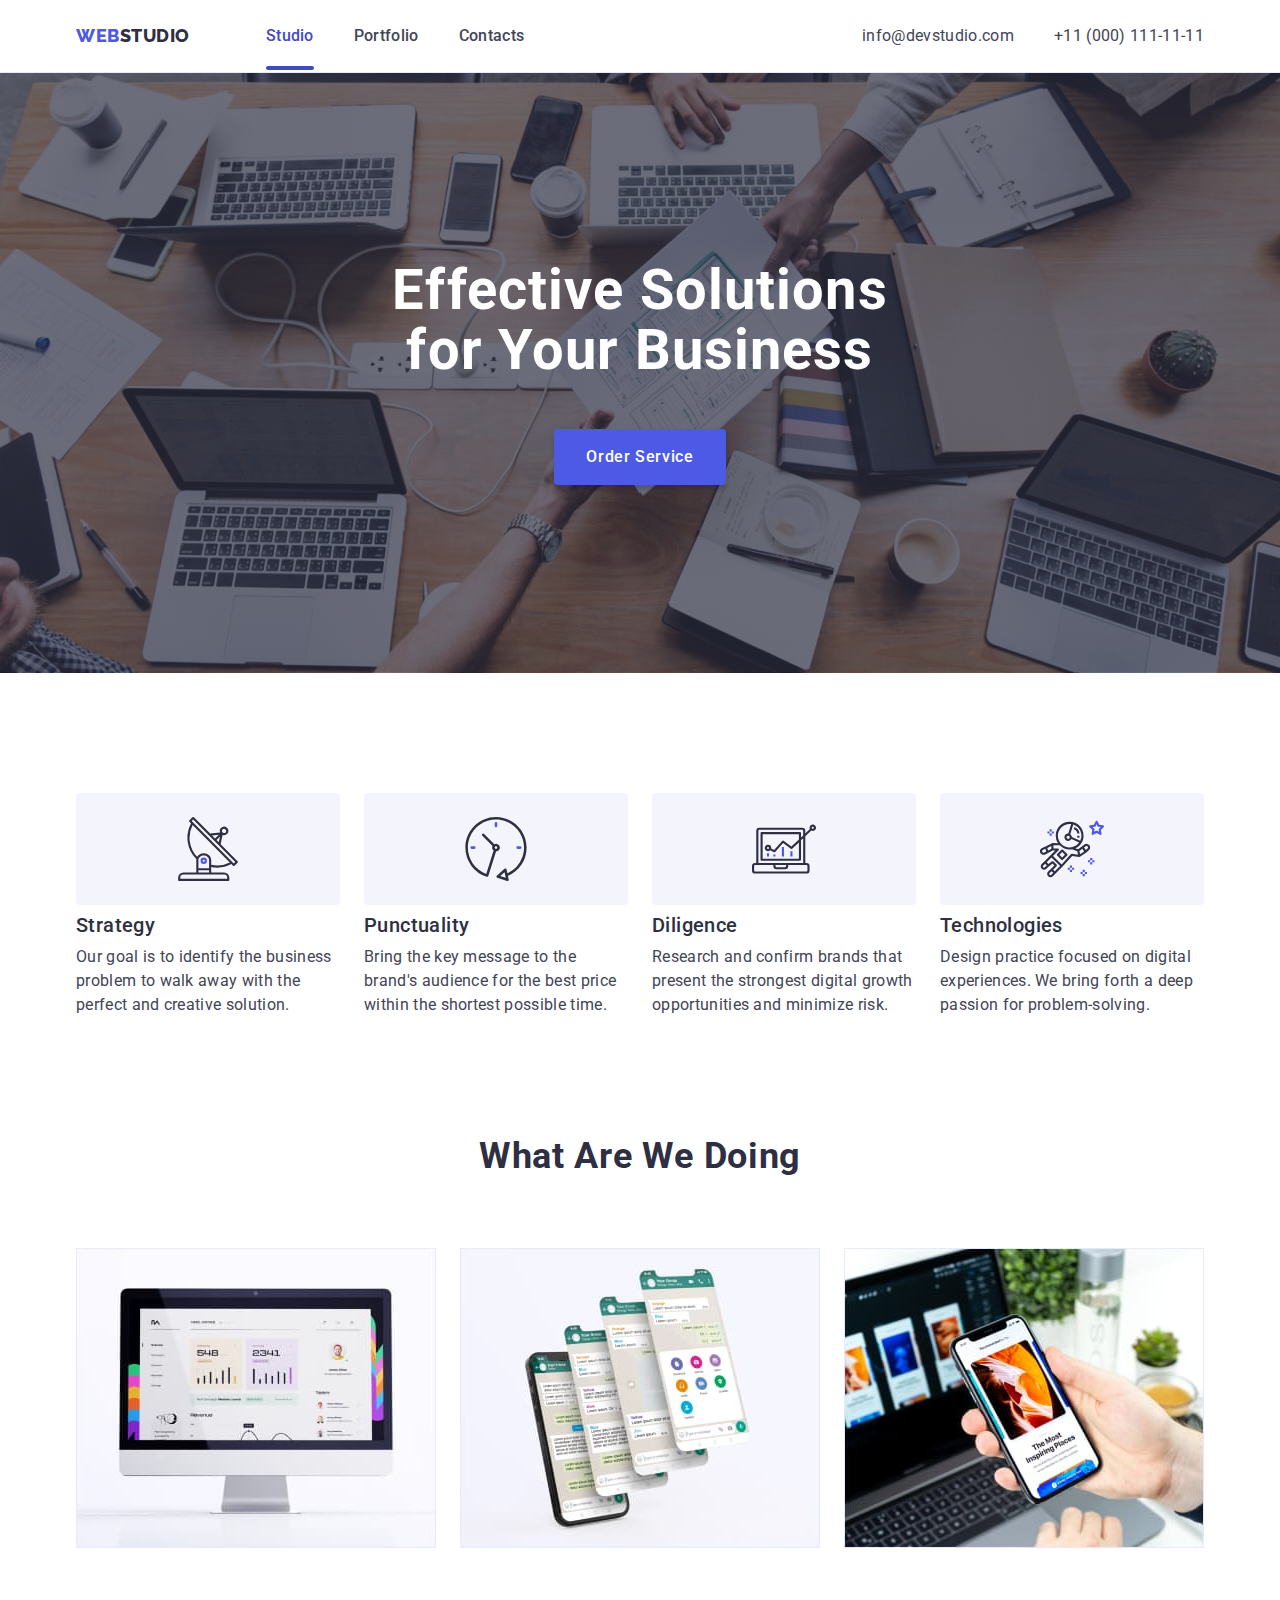
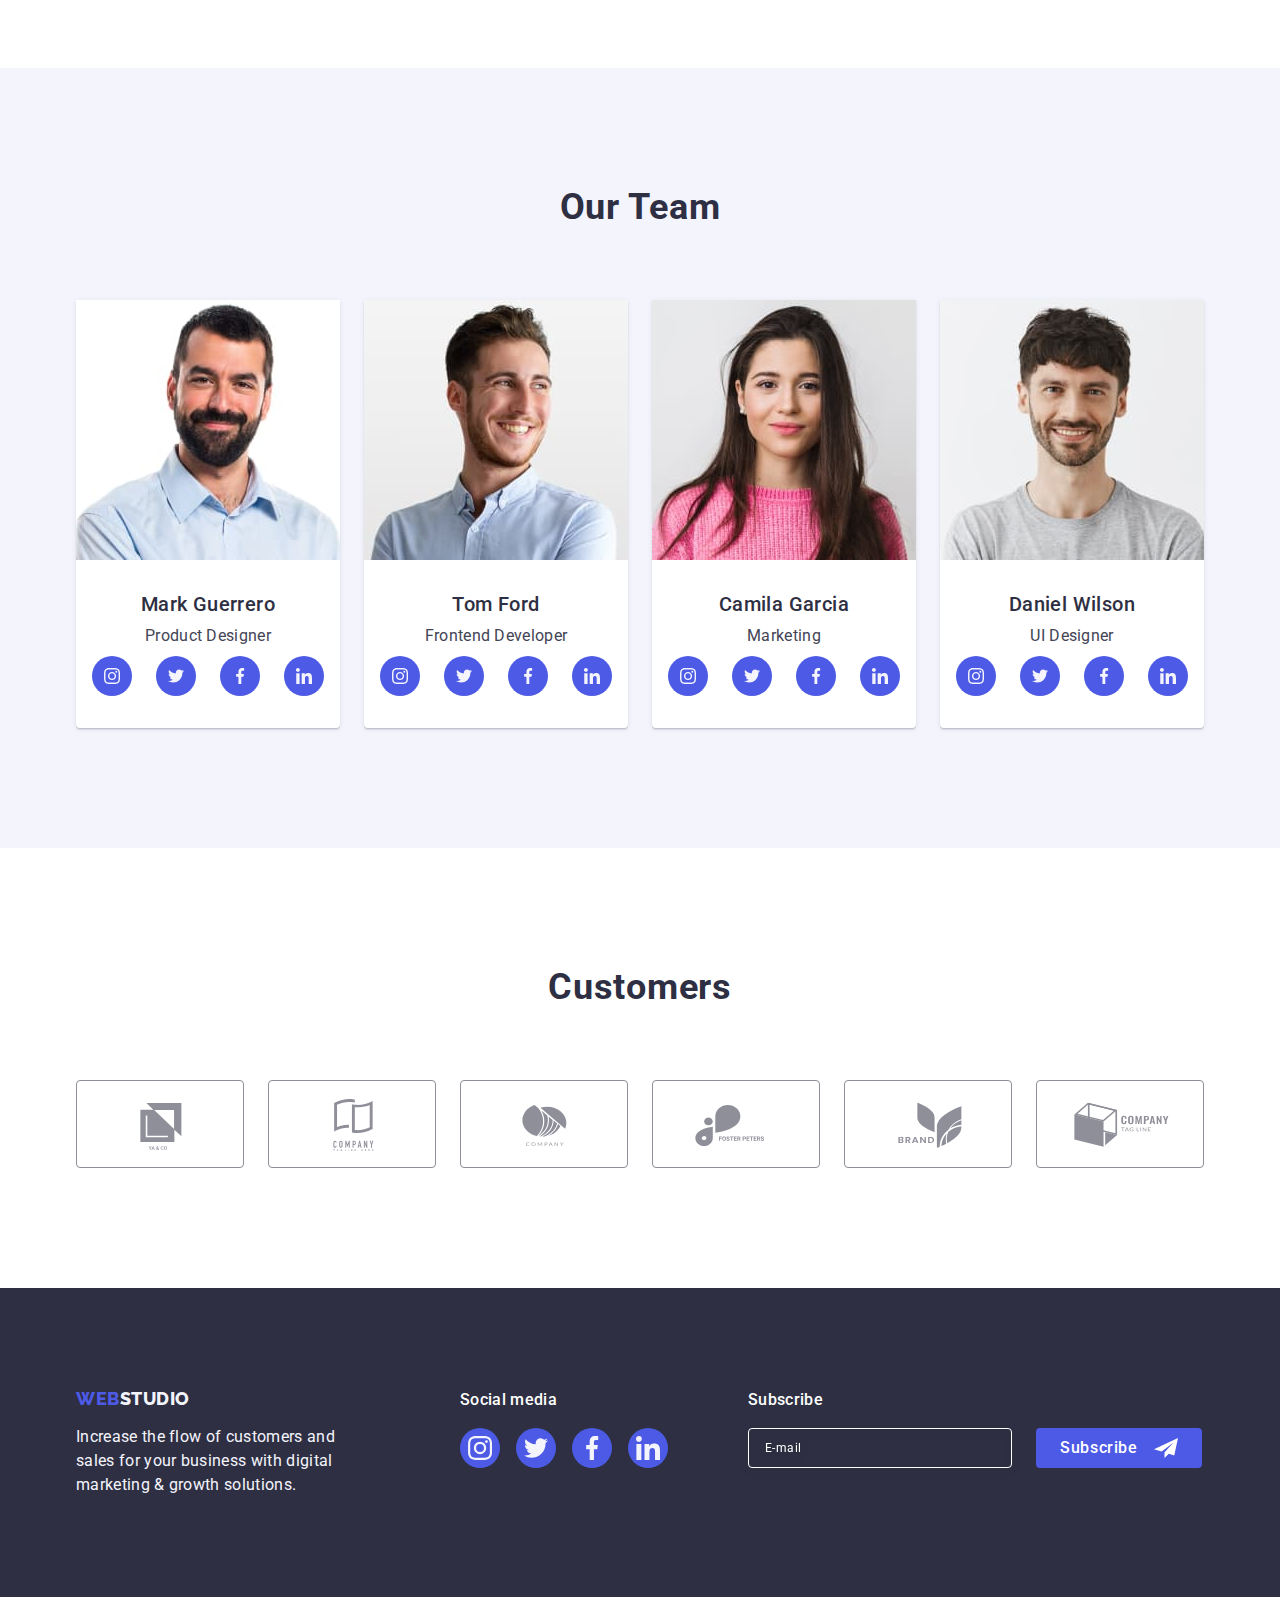
==== index.html @ 871ca6c4 "Initial commit" ====
<!DOCTYPE html>
<html lang="en">
  <head>
    <meta charset="UTF-8" />
    <meta http-equiv="X-UA-Compatible" content="IE=edge" />
    <meta name="viewport" content="width=device-width, initial-scale=1.0" />
    <title>WebStudio</title>
    <link rel="preconnect" href="https://fonts.googleapis.com" />
    <link rel="preconnect" href="https://fonts.gstatic.com" crossorigin />
    <link
      href="https://fonts.googleapis.com/css2?family=Raleway:wght@800&family=Roboto:wght@400;500;700;900&display=swap"
      rel="stylesheet"
    />
    <link
      rel="stylesheet"
      href="https://cdn.jsdelivr.net/npm/modern-normalize@1.1.0/modern-normalize.min.css"
    />
    <link rel="stylesheet" href="./css/styles.css" />
  </head>
  <body>
    <!-- HEADER -->
    <header class="main-header">
      <div class="container page-header-container">
        <nav class="main-nav">
          <a class="logo logo-top link" href="./index.html"
            >Web<span class="logo-header">Studio</span></a
          >
          <ul class="menu list">
            <li class="menu-item">
              <a class="menu-link link current" href="./index.html">Studio</a>
            </li>
            <li class="menu-item">
              <a class="menu-link link" href="./portfolio.html">Portfolio</a>
            </li>
            <li class="menu-item">
              <a class="menu-link link" href="">Contacts</a>
            </li>
          </ul>
        </nav>
        <address class="address">
          <ul class="address-item list">
            <li class="contact-item">
              <a class="contact link" href="mailto:info@devstudio.com"
                >info@devstudio.com</a
              >
            </li>
            <li class="contact-item">
              <a class="contact link" href="tel:+110001111111"
                >+11 (000) 111-11-11</a
              >
            </li>
          </ul>
        </address>
      </div>
    </header>
    <main>
      <!-- HERO -->
      <section class="hero">
        <div class="container">
          <h1 class="main-title">Effective Solutions for Your Business</h1>
          <button class="order-btn button" type="button" data-modal-open>
            Order Service
          </button>
        </div>
      </section>
      <!-- FEATURE -->
      <section class="section-feature section">
        <div class="container">
          <h2 class="visually-hidden">Our features</h2>
          <ul class="section-list list">
            <li class="feature-item">
              <div class="feature-item-container">
                <svg class="feature-icon" width="64" height="64">
                  <use href="./images/icons.svg#icon-antenna"></use>
                </svg>
              </div>
              <h3 class="title">Strategy</h3>
              <p class="description">
                Our goal is to identify the business problem to walk away with
                the perfect and creative solution.
              </p>
            </li>
            <li class="feature-item">
              <div class="feature-item-container">
                <svg class="feature-icon" width="64" height="64">
                  <use href="./images/icons.svg#icon-clock"></use>
                </svg>
              </div>
              <h3 class="title">Punctuality</h3>
              <p class="description">
                Bring the key message to the brand's audience for the best price
                within the shortest possible time.
              </p>
            </li>
            <li class="feature-item">
              <div class="feature-item-container">
                <svg class="feature-icon" width="64" height="64">
                  <use href="./images/icons.svg#icon-diagram"></use>
                </svg>
              </div>
              <h3 class="title">Diligence</h3>
              <p class="description">
                Research and confirm brands that present the strongest digital
                growth opportunities and minimize risk.
              </p>
            </li>
            <li class="feature-item">
              <div class="feature-item-container">
                <svg class="feature-icon" width="64" height="64">
                  <use href="./images/icons.svg#icon-astronaut"></use>
                </svg>
              </div>
              <h3 class="title">Technologies</h3>
              <p class="description">
                Design practice focused on digital experiences. We bring forth a
                deep passion for problem-solving.
              </p>
            </li>
          </ul>
        </div>
      </section>
      <!-- EXAMPLES -->
      <section class="section-examples section">
        <div class="container">
          <h2 class="section-title">What are we doing</h2>
          <ul class="section-list list">
            <li class="item-list examples-card">
              <img
                src="./images/img1.jpg"
                alt="website for computer"
                width="360"
                height="300"
              />
            </li>
            <li class="item-list examples-card">
              <img
                src="./images/img2.jpg"
                alt="messengers"
                width="360"
                height="300"
              />
            </li>
            <li class="item-list examples-card">
              <img
                src="./images/img3.jpg"
                alt="apps for phones"
                width="360"
                height="300"
              />
            </li>
          </ul>
        </div>
      </section>
      <!-- TEAM -->
      <section class="section-team section">
        <div class="container">
          <h2 class="section-title">Our Team</h2>
          <ul class="section-list list">
            <li class="item-list team-card">
              <img
                src="./images/mark-guerrero.jpg"
                alt="employee"
                width="264"
                height="260"
              />
              <div class="team-card-content">
                <h3 class="title team-text">Mark Guerrero</h3>
                <p class="description team-text">Product Designer</p>
                <ul class="social-list list">
                  <li class="social-list-item">
                    <a href="" class="social-list-link link">
                      <svg class="social-list-icon" width="16" height="16">
                        <use href="./images/icons.svg#icon-instagram"></use>
                      </svg>
                    </a>
                  </li>
                  <li class="social-list-item">
                    <a href="" class="social-list-link link">
                      <svg class="social-list-icon" width="16" height="16">
                        <use href="./images/icons.svg#icon-twitter"></use>
                      </svg>
                    </a>
                  </li>
                  <li class="social-list-item">
                    <a href="" class="social-list-link link">
                      <svg class="social-list-icon" width="16" height="16">
                        <use href="./images/icons.svg#icon-facebook"></use>
                      </svg>
                    </a>
                  </li>
                  <li class="social-list-item">
                    <a href="" class="social-list-link link">
                      <svg class="social-list-icon" width="16" height="16">
                        <use href="./images/icons.svg#icon-linkedin"></use>
                      </svg>
                    </a>
                  </li>
                </ul>
              </div>
            </li>
            <li class="item-list team-card">
              <img
                src="./images/tom-ford.jpg"
                alt="employee"
                width="264"
                height="260"
              />
              <div class="team-card-content">
                <h3 class="title team-text">Tom Ford</h3>
                <p class="description team-text">Frontend Developer</p>
                <ul class="social-list list">
                  <li class="social-list-item">
                    <a href="" class="social-list-link link">
                      <svg class="social-list-icon" width="16" height="16">
                        <use href="./images/icons.svg#icon-instagram"></use>
                      </svg>
                    </a>
                  </li>
                  <li class="social-list-item">
                    <a href="" class="social-list-link link">
                      <svg class="social-list-icon" width="16" height="16">
                        <use href="./images/icons.svg#icon-twitter"></use>
                      </svg>
                    </a>
                  </li>
                  <li class="social-list-item">
                    <a href="" class="social-list-link link">
                      <svg class="social-list-icon" width="16" height="16">
                        <use href="./images/icons.svg#icon-facebook"></use>
                      </svg>
                    </a>
                  </li>
                  <li class="social-list-item">
                    <a href="" class="social-list-link link">
                      <svg class="social-list-icon" width="16" height="16">
                        <use href="./images/icons.svg#icon-linkedin"></use>
                      </svg>
                    </a>
                  </li>
                </ul>
              </div>
            </li>
            <li class="item-list team-card">
              <img
                src="./images/camila-garcia.jpg"
                alt="employee"
                width="264"
                height="260"
              />
              <div class="team-card-content">
                <h3 class="title team-text">Camila Garcia</h3>
                <p class="description team-text">Marketing</p>
                <ul class="social-list list">
                  <li class="social-list-item">
                    <a href="" class="social-list-link link">
                      <svg class="social-list-icon" width="16" height="16">
                        <use href="./images/icons.svg#icon-instagram"></use>
                      </svg>
                    </a>
                  </li>
                  <li class="social-list-item">
                    <a href="" class="social-list-link link">
                      <svg class="social-list-icon" width="16" height="16">
                        <use href="./images/icons.svg#icon-twitter"></use>
                      </svg>
                    </a>
                  </li>
                  <li class="social-list-item">
                    <a href="" class="social-list-link link">
                      <svg class="social-list-icon" width="16" height="16">
                        <use href="./images/icons.svg#icon-facebook"></use>
                      </svg>
                    </a>
                  </li>
                  <li class="social-list-item">
                    <a href="" class="social-list-link link">
                      <svg class="social-list-icon" width="16" height="16">
                        <use href="./images/icons.svg#icon-linkedin"></use>
                      </svg>
                    </a>
                  </li>
                </ul>
              </div>
            </li>
            <li class="item-list team-card">
              <img
                src="./images/daniel-wilson.jpg"
                alt="employee"
                width="264"
                height="260"
              />
              <div class="team-card-content">
                <h3 class="title team-text">Daniel Wilson</h3>
                <p class="description team-text">UI Designer</p>
                <ul class="social-list list">
                  <li class="social-list-item">
                    <a href="" class="social-list-link link">
                      <svg class="social-list-icon" width="16" height="16">
                        <use href="./images/icons.svg#icon-instagram"></use>
                      </svg>
                    </a>
                  </li>
                  <li class="social-list-item">
                    <a href="" class="social-list-link link">
                      <svg class="social-list-icon" width="16" height="16">
                        <use href="./images/icons.svg#icon-twitter"></use>
                      </svg>
                    </a>
                  </li>
                  <li class="social-list-item">
                    <a href="" class="social-list-link link">
                      <svg class="social-list-icon" width="16" height="16">
                        <use href="./images/icons.svg#icon-facebook"></use>
                      </svg>
                    </a>
                  </li>
                  <li class="social-list-item">
                    <a href="" class="social-list-link link">
                      <svg class="social-list-icon" width="16" height="16">
                        <use href="./images/icons.svg#icon-linkedin"></use>
                      </svg>
                    </a>
                  </li>
                </ul>
              </div>
            </li>
          </ul>
        </div>
      </section>
      <!-- CUSTOMERS -->
      <section class="section-customers section">
        <div class="container">
          <h2 class="section-title">Customers</h2>
          <ul class="section-list list">
            <li class="item-list company-item">
              <a href="" class="company-link link">
                <svg class="company-icon" width="104" height="56">
                  <use href="./images/icons.svg#icon-client1"></use>
                </svg>
              </a>
            </li>
            <li class="item-list company-item">
              <a href="" class="company-link link">
                <svg class="company-icon" width="104" height="56">
                  <use href="./images/icons.svg#icon-client2"></use>
                </svg>
              </a>
            </li>
            <li class="item-list company-item">
              <a href="" class="company-link link">
                <svg class="company-icon" width="104" height="56">
                  <use href="./images/icons.svg#icon-client3"></use>
                </svg>
              </a>
            </li>
            <li class="item-list company-item">
              <a href="" class="company-link link">
                <svg class="company-icon" width="104" height="56">
                  <use href="./images/icons.svg#icon-client4"></use>
                </svg>
              </a>
            </li>
            <li class="item-list company-item">
              <a href="" class="company-link link">
                <svg class="company-icon" width="104" height="56">
                  <use href="./images/icons.svg#icon-client5"></use>
                </svg>
              </a>
            </li>
            <li class="item-list company-item">
              <a href="" class="company-link link">
                <svg class="company-icon" width="104" height="56">
                  <use href="./images/icons.svg#icon-client6"></use>
                </svg>
              </a>
            </li>
          </ul>
        </div>
      </section>
    </main>
    <!-- FOOTER -->
    <footer class="footer">
      <div class="footer-container container">
        <div class="footer-left">
          <a class="logo footer-link link" href="./index.html"
            >Web<span class="logo-footer">Studio</span></a
          >
          <p class="footer-description-left">
            Increase the flow of customers and sales for your business with
            digital marketing & growth solutions.
          </p>
        </div>
        <div class="footer-right">
          <p class="footer-description-right">Social media</p>
          <ul class="social-contact list">
            <li class="social-contact-item">
              <a href="" class="social-contact-link link">
                <svg class="social-contact-icon" width="24" height="24">
                  <use href="./images/icons.svg#icon-instagram"></use>
                </svg>
              </a>
            </li>
            <li class="social-contact-item">
              <a href="" class="social-contact-link link">
                <svg class="social-contact-icon" width="24" height="24">
                  <use href="./images/icons.svg#icon-twitter"></use>
                </svg>
              </a>
            </li>
            <li class="social-contact-item">
              <a href="" class="social-contact-link link">
                <svg class="social-contact-icon" width="24" height="24">
                  <use href="./images/icons.svg#icon-facebook"></use>
                </svg>
              </a>
            </li>
            <li class="social-contact-item">
              <a href="" class="social-contact-link link">
                <svg class="social-contact-icon" width="24" height="24">
                  <use href="./images/icons.svg#icon-linkedin"></use>
                </svg>
              </a>
            </li>
          </ul>
        </div>
        <div class="footer-form">
          <p class="footer-description-right">Subscribe</p>
          <form class="subscribe-form">
            <label class="subscribe-form-field">
              <input
                type="email"
                name="user_email"
                class="subscribe-form-input"
                placeholder="E-mail"
                required
              />
            </label>
            <button type="submit" class="subscribe-form-btn">
              Subscribe
              <svg class="subscribe-btn-icon" width="24" height="24">
                <use href="./images/icons.svg#icon-send"></use>
              </svg>
            </button>
          </form>
        </div>
      </div>
    </footer>
    <!-- MODAL -->
    <div class="blackdrop is-hidden" data-modal>
      <div class="modal">
        <button type="button" class="modal-close-btn" data-modal-close>
          <svg class="modal-close-icon" width="8" height="8">
            <use href="./images/icons.svg#icon-close"></use>
          </svg>
        </button>
        <form class="modal-form">
          <p class="form-title">
            Leave your contacts and we will call you back
          </p>
          <label class="modal-form-field">
            <span class="modal-form-field-description">Name</span>
            <span class="modal-form-input-wrapper">
              <input
                type="text"
                name="user_name"
                class="modal-form-input"
                required
                pattern="^[a-zA-Za-яА-ЯіІїЇ]+"
                minlength="2"
              />
              <svg class="form-icon" width="18" height="24">
                <use href="./images/icons.svg#icon-person"></use>
              </svg>
            </span>
          </label>
          <label class="modal-form-field">
            <span class="modal-form-field-description">Phone</span>
            <span class="modal-form-input-wrapper">
              <input
                type="tel"
                name="user_phone"
                class="modal-form-input"
                required
                pattern="[0-9]{10}"
                title="xxxxxxxxxx"
              />
              <svg class="form-icon" width="18" height="24">
                <use href="./images/icons.svg#icon-phone"></use>
              </svg>
            </span>
          </label>
          <label class="modal-form-field">
            <span class="modal-form-field-description">Email</span>
            <span class="modal-form-input-wrapper">
              <input
                type="email"
                name="user_email"
                class="modal-form-input"
                required
              />
              <svg class="form-icon" width="18" height="24">
                <use href="./images/icons.svg#icon-email"></use>
              </svg>
            </span>
          </label>
          <label class="modal-form-field field-comment">
            <span class="modal-form-field-description">Comment</span>
            <textarea
              name="user_comment"
              class="modal-form-comment"
              placeholder="Text input"
            ></textarea>
          </label>
          <div class="user-policy-wrapper">
            <input
              id="user-policy"
              type="checkbox"
              name="user_policy"
              class="modal-form-check visually-hidden"
              required
            />
            <svg class="form-check-icon" width="10" height="8">
              <use href="./images/icons.svg#icon-click"></use>
            </svg>
            <label for="user-policy" class="modal-form-check-description"
              >I accept the terms and conditions of the&nbsp;<a
                href=""
                class="privacy-policy"
                >Privacy Policy</a
              ></label
            >
          </div>
          <button type="submit" class="modal-form-submit">Send</button>
        </form>
      </div>
    </div>
    <script src="./js/modal.js"></script>
  </body>
</html>
---- css/styles.css ----
:root {
  --primary-font: "Roboto", sans-serif;
  --secondary-font: "Raleway", sans-serif;
  --primary-text-color: #2e2f42;
  --secondary-text-color: #434455;
  --third-text-color: #ffffff;
  --fourth-text-color: #f4f4fd;
  --fifth-text-color: #8e8f99;
  --accent-color: #404bbf;
  --brand-color: #4d5ae5;
  --main-background: #ffffff;
  --icon-background: #31d0aa;
  --modal-background: #fcfcfc;
  --close-btn-background: #e7e9fc;
}

h1,
h2,
h3,
p {
  margin-top: 0;
  margin-bottom: 0;
}

ul {
  margin-top: 0;
  margin-bottom: 0;
  padding-left: 0;
}

img {
  display: block;
}

body {
  font-family: var(--primary-font);
  background-color: var(--main-background);
  color: var(--secondary-text-color);
}

.container {
  width: 1158px;
  margin-left: auto;
  margin-right: auto;
  padding: 0 15px;
}

.section {
  padding-top: 120px;
  padding-bottom: 120px;
}

/* COMPONENTS */

.logo {
  font-family: var(--secondary-font);
  font-weight: 800;
  font-size: 18px;
  line-height: 1.17;
  letter-spacing: 0.03em;
  text-transform: uppercase;
  color: var(--brand-color);
  margin-right: 76px;
}

.logo-header {
  color: var(--primary-text-color);
}

.logo-footer {
  color: var(--fourth-text-color);
}

.list {
  list-style: none;
}

.link {
  text-decoration: none;
}

.button {
  font-family: inherit;
  cursor: pointer;
  font-size: 16px;
  line-height: 1.5;
  letter-spacing: 0.04em;
  transition: background-color 250ms cubic-bezier(0.4, 0, 0.2, 1);
}

.button:hover,
.button:focus {
  color: var(--third-text-color);
  background-color: var(--accent-color);
}

/* HEADER */

.main-header {
  border-bottom: 1px solid #e7e9fc;
  box-shadow: 0px 2px 1px rgba(46, 47, 66, 0.08),
    0px 1px 1px rgba(46, 47, 66, 0.16), 0px 1px 6px rgba(46, 47, 66, 0.08);
}

.page-header-container {
  display: flex;
  align-items: center;
  justify-content: space-between;
}

.main-nav {
  display: flex;
  align-items: center;
}

.logo-top {
  padding: 24px 0;
}

.menu {
  display: flex;
  align-items: center;
  gap: 40px;
}

.menu-item {
  padding: 24px 0;
}

.menu-link {
  font-weight: 500;
  font-size: 16px;
  line-height: 1.5;
  letter-spacing: 0.02em;
  color: var(--secondary-text-color);
  padding: 24px 0;
  transition: color 250ms cubic-bezier(0.4, 0, 0.2, 1);
}

.menu-link:hover,
.menu-link:focus {
  color: var(--accent-color);
}

.current {
  color: var(--accent-color);
  position: relative;
}

.current::after {
  display: block;
  content: "";
  width: 100%;
  height: 4px;
  background-color: var(--accent-color);
  border-radius: 2px;
  position: absolute;
  bottom: -1px;
}

.address {
  font-style: normal;
}

.address-item {
  display: flex;
  align-items: center;
  gap: 40px;
}

.contact {
  font-size: 16px;
  line-height: 1.5;
  letter-spacing: 0.02em;
  color: var(--secondary-text-color);
  padding-top: 24px;
  padding-bottom: 24px;
  transition: color 250ms cubic-bezier(0.4, 0, 0.2, 1);
}

.contact:hover,
.contact:focus {
  color: var(--accent-color);
}

/* HERO */

.hero {
  background-color: var(--primary-text-color);
  padding-top: 188px;
  padding-bottom: 188px;
  background-image: linear-gradient(
      rgba(46, 47, 66, 0.7),
      rgba(46, 47, 66, 0.7)
    ),
    url(../images/hero-img.jpg);
  max-width: 1440px;
  background-repeat: no-repeat;
  background-position: center;
  background-size: cover;
  margin: 0 auto;
}

.main-title {
  font-weight: 700;
  font-size: 56px;
  line-height: 1.07;
  max-width: 496px;
  text-align: center;
  letter-spacing: 0.02em;
  color: var(--third-text-color);
  margin: auto;
  margin-bottom: 48px;
}

.order-btn {
  font-weight: 500;
  min-width: 169px;
  background-color: var(--brand-color);
  color: var(--third-text-color);
  box-shadow: 0px 4px 4px rgba(0, 0, 0, 0.15);
  border-radius: 4px;
  display: block;
  padding: 16px 32px;
  margin: auto;
  border: none;
}

/* SECTIONS */

.visually-hidden {
  position: absolute;
  width: 1px;
  height: 1px;
  margin: -1px;
  border: 0;
  padding: 0;
  white-space: nowrap;
  clip-path: inset(100%);
  clip: rect(0 0 0 0);
  overflow: hidden;
}

.section-list {
  display: flex;
  gap: 24px;
}

.feature-item {
  width: calc((100% - 72px) / 4);
}

.feature-item-container {
  display: flex;
  justify-content: center;
  align-items: center;
  width: 264px;
  height: 112px;
  border-radius: 4px;
  background-color: var(--fourth-text-color);
  margin-bottom: 8px;
}

.title {
  font-weight: 500;
  font-size: 20px;
  line-height: 1.2;
  letter-spacing: 0.02em;
  color: var(--primary-text-color);
  margin-bottom: 8px;
}

.description {
  font-size: 16px;
  line-height: 1.5;
  letter-spacing: 0.02em;
  color: var(--secondary-text-color);
}

.section-title {
  font-weight: 700;
  font-size: 36px;
  line-height: 1.1;
  letter-spacing: 0.02em;
  text-align: center;
  text-transform: capitalize;
  color: var(--primary-text-color);
  margin-bottom: 72px;
}

.section-examples {
  padding-top: 0;
}

.examples-card {
  width: calc((100% - 48px) / 3);
}

.section-team {
  background-color: var(--fourth-text-color);
}

.team-card-content {
  padding: 32px 0;
}

.team-card {
  background-color: var(--main-background);
  justify-content: center;
  align-items: center;
  box-shadow: 0px 1px 6px rgba(46, 47, 66, 0.08),
    0px 1px 1px rgba(46, 47, 66, 0.16), 0px 2px 1px rgba(46, 47, 66, 0.08);
  border-radius: 0px 0px 4px 4px;
  width: calc((100% - 72px) / 4);
}

.team-text {
  display: flex;
  justify-content: center;
  text-align: center;
  margin-bottom: 8px;
}

.social-list {
  display: flex;
  justify-content: center;
  gap: 24px;
}

.social-list-link {
  display: flex;
  justify-content: center;
  align-items: center;
  width: 40px;
  height: 40px;
  border-radius: 50%;
  background-color: var(--brand-color);
  transition: background-color 250ms cubic-bezier(0.4, 0, 0.2, 1);
}

.social-list-link:hover,
.social-list-link:focus {
  background-color: var(--accent-color);
}

.social-list-icon {
  fill: var(--fourth-text-color);
}

.company-item {
  width: calc((100% - 120px) / 6);
}

.company-link {
  display: flex;
  justify-content: center;
  align-items: center;
  width: 168px;
  height: 88px;
  border: 1px solid var(--fifth-text-color);
  border-radius: 4px;
  color: var(--fifth-text-color);
  transition: border 250ms cubic-bezier(0.4, 0, 0.2, 1),
    color 250ms cubic-bezier(0.4, 0, 0.2, 1);
}

.company-link:hover,
.company-link:focus {
  border: 1px solid var(--accent-color);
  color: var(--accent-color);
}

.company-icon {
  fill: var(--fifth-text-color);
  transition: fill 250ms cubic-bezier(0.4, 0, 0.2, 1);
}

.company-link:hover .company-icon,
.company-link:focus .company-icon {
  fill: currentColor;
}

/* FOOTER */

.footer {
  background-color: var(--primary-text-color);
  padding-top: 100px;
  padding-bottom: 100px;
}

.footer-container {
  display: flex;
  align-items: baseline;
}

.footer-left {
  margin-right: 120px;
}

.footer-link {
  display: inline-block;
  margin-bottom: 16px;
}

.footer-description-left {
  font-size: 16px;
  line-height: 1.5;
  letter-spacing: 0.02em;
  color: var(--fourth-text-color);
  width: 264px;
}

.footer-right {
  margin-right: 80px;
}

.footer-description-right {
  font-weight: 500;
  font-size: 16px;
  line-height: 1.5;
  letter-spacing: 0.02em;
  color: var(--third-text-color);
  margin-bottom: 16px;
}

.social-contact {
  display: flex;
  gap: 16px;
}

.social-contact-link {
  display: flex;
  justify-content: center;
  align-items: center;
  width: 40px;
  height: 40px;
  border-radius: 50%;
  background-color: var(--brand-color);
  transition: background-color 250ms cubic-bezier(0.4, 0, 0.2, 1);
}

.social-contact-link:hover,
.social-contact-link:focus {
  background-color: var(--icon-background);
}

.social-contact-icon {
  fill: var(--fourth-text-color);
}

.subscribe-form {
  display: flex;
  justify-content: center;
  gap: 24px;
}

.subscribe-form-input {
  width: 100%;
  height: 40px;
  min-width: 264px;
  border: 1px solid var(--main-background);
  filter: drop-shadow(0px 4px 4px rgba(0, 0, 0, 0.15));
  border-radius: 4px;
  padding: 8px 16px;
  font-size: 12px;
  line-height: 2;
  letter-spacing: 0.04em;
  color: var(--third-text-color);
  background-color: inherit;
  transition: outline 250ms cubic-bezier(0.4, 0, 0.2, 1);
}

.subscribe-form-input:focus {
  outline: none;
}

.subscribe-form-input::placeholder {
  font-size: 12px;
  line-height: 2;
  letter-spacing: 0.04em;
  color: var(--third-text-color);
}

.subscribe-form-btn {
  display: flex;
  justify-content: center;
  align-self: center;
  min-width: 77px;
  padding: 8px 24px;
  border: none;
  font-family: inherit;
  cursor: pointer;
  font-weight: 500;
  font-size: 16px;
  line-height: 1.5;
  letter-spacing: 0.04em;
  color: var(--third-text-color);
  background: var(--brand-color);
  border-radius: 4px;
  gap: 16px;
  transition: background-color 250ms cubic-bezier(0.4, 0, 0.2, 1);
}

.subscribe-form-btn:hover,
.subscribe-form-btn:focus {
  background-color: var(--accent-color);
}

/* PORTFOLIO */

.section-portfolio {
  padding: 96px 0 120px;
}

.filter-list {
  display: flex;
  justify-content: center;
  margin-bottom: 72px;
  gap: 24px;
}

.filter-btn {
  font-weight: 500;
  letter-spacing: 0.04em;
  color: var(--brand-color);
  background-color: var(--fourth-text-color);
  border: 1px solid #e7e9fc;
  border-radius: 4px;
  padding: 12px 24px;
  transition: color 250ms cubic-bezier(0.4, 0, 0.2, 1),
    background-color 250ms cubic-bezier(0.4, 0, 0.2, 1),
    border 250ms cubic-bezier(0.4, 0, 0.2, 1),
    box-shadow 250ms cubic-bezier(0.4, 0, 0.2, 1);
}

.filter-btn:hover,
.filter-btn:focus {
  box-shadow: 0px 3px 1px rgba(0, 0, 0, 0.1), 0px 2px 1px rgba(0, 0, 0, 0.08),
    0px 2px 2px rgba(0, 0, 0, 0.12);
  border-radius: 4px;
  border: 1px solid transparent;
}

.portfolio-list {
  display: flex;
  flex-wrap: wrap;
  column-gap: 24px;
  row-gap: 48px;
}

.portfolio-card {
  width: calc((100% - 48px) / 3);
}

.portfolio-link {
  display: block;
  transition: box-shadow 250ms cubic-bezier(0.4, 0, 0.2, 1);
}

.portfolio-link:hover,
.portfolio-link:focus {
  box-shadow: 0px 1px 6px rgba(46, 47, 66, 0.08),
    0px 1px 1px rgba(46, 47, 66, 0.16), 0px 2px 1px rgba(46, 47, 66, 0.08);
}

.portfolio-card-wrapper {
  position: relative;
  overflow: hidden;
}

.overlay {
  position: absolute;
  overflow: auto;
  top: 0;
  left: 0;
  width: 100%;
  height: 100%;
  font-size: 16px;
  line-height: 1.5;
  letter-spacing: 0.02em;
  color: var(--fourth-text-color);
  background-color: var(--brand-color);
  padding-top: 40px;
  padding-left: 32px;
  padding-right: 32px;
  padding-bottom: 40px;
  transform: translate(0, 100%);
  transition: transform 250ms cubic-bezier(0.4, 0, 0.2, 1);
}

.portfolio-link:hover .overlay,
.portfolio-link:focus .overlay {
  transform: translate(0, 0);
}

.portfolio-card-content {
  border: 1px solid #e7e9fc;
  border-top: none;
  padding: 32px 16px;
}

.portfolio-text {
  display: flex;
  align-items: flex-start;
}

/* MODAL */

.blackdrop {
  position: fixed;
  top: 0;
  left: 0;
  z-index: 100;
  width: 100%;
  height: 100%;
  background-color: rgba(46, 47, 66, 0.4);
  transition: opacity 250ms cubic-bezier(0.4, 0, 0.2, 1),
    visibility 250ms cubic-bezier(0.4, 0, 0.2, 1);
}

.blackdrop.is-hidden {
  opacity: 0;
  visibility: hidden;
  pointer-events: none;
}

.modal {
  position: absolute;
  top: 50%;
  left: 50%;
  transform: translate(-50%, -50%);
  width: 408px;
  min-height: 576px;
  background-color: var(--modal-background);
  box-shadow: 0px 1px 1px rgba(0, 0, 0, 0.14), 0px 1px 3px rgba(0, 0, 0, 0.12),
    0px 2px 1px rgba(0, 0, 0, 0.2);
  border-radius: 4px;
  transition: transform 250ms cubic-bezier(0.4, 0, 0.2, 1);
  padding-top: 72px;
  padding-left: 24px;
  padding-right: 24px;
  padding-bottom: 24px;
}

.modal-close-btn {
  position: absolute;
  top: 24px;
  right: 24px;
  display: flex;
  justify-content: center;
  align-items: center;
  cursor: pointer;
  width: 24px;
  height: 24px;
  background-color: var(--close-btn-background);
  border: 1px solid rgba(0, 0, 0, 0.1);
  border-radius: 50%;
  padding: 0;
  transition: background-color 250ms cubic-bezier(0.4, 0, 0.2, 1),
    border 250ms cubic-bezier(0.4, 0, 0.2, 1);
}

.modal-close-btn:hover,
.modal-close-btn:focus {
  border: none;
  background-color: var(--accent-color);
}

.modal-close-icon {
  fill: var(--primary-text-color);
  transition: fill 250ms cubic-bezier(0.4, 0, 0.2, 1);
}

.modal-close-btn:hover .modal-close-icon,
.modal-close-btn:focus .modal-close-icon {
  fill: var(--third-text-color);
}

.modal-form {
  display: flex;
  flex-direction: column;
}

.form-title {
  font-weight: 500;
  font-size: 16px;
  line-height: 1.5;
  text-align: center;
  letter-spacing: 0.02em;
  color: var(--primary-text-color);
  margin-bottom: 16px;
}

.modal-form-field {
  margin-bottom: 8px;
}

.modal-form-field-description {
  display: block;
  font-size: 12px;
  line-height: 1.17;
  letter-spacing: 0.04em;
  color: var(--fifth-text-color);
  margin-bottom: 8px;
}

.modal-form-input-wrapper {
  display: block;
  position: relative;
}

.form-icon {
  position: absolute;
  top: 50%;
  left: 12px;
  transform: translateY(-50%);
  transition: fill 250ms cubic-bezier(0.4, 0, 0.2, 1);
}

.modal-form-input {
  width: 100%;
  height: 40px;
  border: 1px solid rgba(46, 47, 66, 0.4);
  border-radius: 4px;
  padding-left: 38px;
  font-size: 16px;
  line-height: 1.5;
  letter-spacing: 0.02em;
  color: var(--primary-text-color);
  transition: border-color 250ms cubic-bezier(0.4, 0, 0.2, 1);
}

.modal-form-input:focus {
  outline: none;
  border-color: var(--brand-color);
}

.modal-form-input:focus + .form-icon {
  fill: var(--brand-color);
}

.modal-form-comment {
  resize: none;
  width: 100%;
  height: 120px;
  border: 1px solid rgba(46, 47, 66, 0.4);
  border-radius: 4px;
  padding: 8px 16px;
  font-size: 12px;
  line-height: 1.17;
  letter-spacing: 0.04em;
  color: var(--primary-text-color);
  transition: border-color 250ms cubic-bezier(0.4, 0, 0.2, 1);
}

.field-comment {
  margin-bottom: 16px;
}

.modal-form-comment:focus {
  outline: none;
  border-color: var(--brand-color);
}

.modal-form-comment::placeholder {
  font-size: 12px;
  line-height: 1.17;
  letter-spacing: 0.04em;
  color: rgba(46, 47, 66, 0.4);
}

.user-policy-wrapper {
  display: flex;
  margin-bottom: 24px;
}

.modal-form-check {
  transition: outline 250ms cubic-bezier(0.4, 0, 0.2, 1);
}

.form-check-icon {
  content: "";
  display: flex;
  justify-content: center;
  align-items: center;
  width: 16px;
  height: 16px;
  fill: transparent;
  border: 1px solid rgba(46, 47, 66, 0.4);
  border-radius: 2px;
  cursor: pointer;
  margin-right: 8px;
  transition: outline 250ms cubic-bezier(0.4, 0, 0.2, 1);
}

.modal-form-check:checked + .form-check-icon {
  fill: var(--fourth-text-color);
  background-color: var(--accent-color);
  border: 1px solid var(--accent-color);
}

.modal-form-check:focus + .form-check-icon {
  outline: 1px solid var(--accent-color);
}

.modal-form-check-description {
  font-size: 12px;
  line-height: 1.17;
  letter-spacing: 0.04em;
  color: var(--fifth-text-color);
}

.privacy-policy {
  font-size: 12px;
  line-height: 1.33;
  letter-spacing: 0.04em;
  color: var(--brand-color);
}

.modal-form-submit {
  align-self: center;
  padding: 16px 32px;
  border: none;
  font-family: inherit;
  cursor: pointer;
  font-weight: 500;
  font-size: 16px;
  line-height: 1.5;
  letter-spacing: 0.04em;
  color: var(--third-text-color);
  min-width: 169px;
  background: var(--brand-color);
  box-shadow: 0px 4px 4px rgba(0, 0, 0, 0.15);
  border-radius: 4px;
  transition: background-color 250ms cubic-bezier(0.4, 0, 0.2, 1);
}

.modal-form-submit:hover,
.modal-form-submit:focus {
  background-color: var(--accent-color);
}
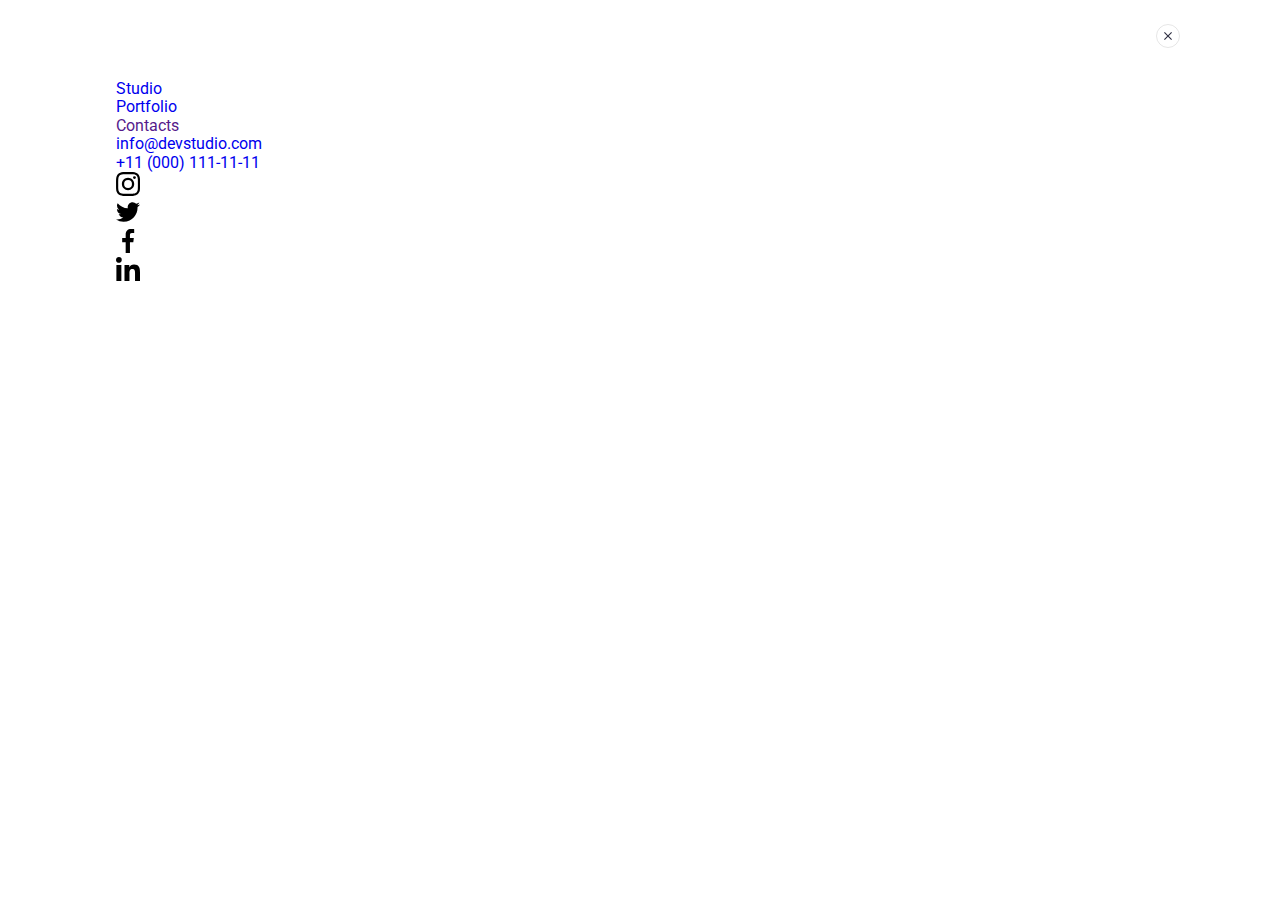
==== commit 978df5cb: "Update html and css" ====
--- a/index.html
+++ b/index.html
@@ -37,6 +37,11 @@
             </li>
           </ul>
         </nav>
+        <button class="mobile-menu-open" type="button" js-open-menu>
+          <svg class="mobile-menu-icon" width="32" height="22">
+            <use href="./images/icons.svg#icon-burger"></use>
+          </svg>
+        </button>
         <address class="address">
           <ul class="address-item list">
             <li class="contact-item">
@@ -52,19 +57,81 @@
           </ul>
         </address>
       </div>
+      <div class="mobile-menu" js-menu-container>
+        <div class="container mobile-menu-container">
+          <button type="button" class="mobile-menu-close-btn" js-close-menu>
+            <svg class="mobile-menu-close-icon" width="8" height="8">
+              <use href="./images/icons.svg#icon-close"></use>
+            </svg>
+          </button>
+          <ul class="mobile-menu-list list">
+            <li class="menu-item">
+              <a class="menu-link link current" href="./index.html">Studio</a>
+            </li>
+            <li class="menu-item">
+              <a class="menu-link link" href="./portfolio.html">Portfolio</a>
+            </li>
+            <li class="menu-item">
+              <a class="menu-link link" href="">Contacts</a>
+            </li>
+          </ul>
+          <ul class="address-item list">
+            <li class="contact-item">
+              <a class="contact link" href="mailto:info@devstudio.com"
+                >info@devstudio.com</a
+              >
+            </li>
+            <li class="contact-item">
+              <a class="contact link" href="tel:+110001111111"
+                >+11 (000) 111-11-11</a
+              >
+            </li>
+          </ul>
+          <ul class="social-list list">
+            <li class="social-list-item">
+              <a href="" class="social-list-link link">
+                <svg class="social-list-icon" width="24" height="24">
+                  <use href="./images/icons.svg#icon-instagram"></use>
+                </svg>
+              </a>
+            </li>
+            <li class="social-list-item">
+              <a href="" class="social-list-link link">
+                <svg class="social-list-icon" width="24" height="24">
+                  <use href="./images/icons.svg#icon-twitter"></use>
+                </svg>
+              </a>
+            </li>
+            <li class="social-list-item">
+              <a href="" class="social-list-link link">
+                <svg class="social-list-icon" width="24" height="24">
+                  <use href="./images/icons.svg#icon-facebook"></use>
+                </svg>
+              </a>
+            </li>
+            <li class="social-list-item">
+              <a href="" class="social-list-link link">
+                <svg class="social-list-icon" width="24" height="24">
+                  <use href="./images/icons.svg#icon-linkedin"></use>
+                </svg>
+              </a>
+            </li>
+          </ul>
+        </div>
+      </div>
     </header>
     <main>
       <!-- HERO -->
-      <section class="hero">
+      <!-- <section class="hero">
         <div class="container">
           <h1 class="main-title">Effective Solutions for Your Business</h1>
           <button class="order-btn button" type="button" data-modal-open>
             Order Service
           </button>
         </div>
-      </section>
+      </section> -->
       <!-- FEATURE -->
-      <section class="section-feature section">
+      <!-- <section class="section-feature section">
         <div class="container">
           <h2 class="visually-hidden">Our features</h2>
           <ul class="section-list list">
@@ -118,9 +185,9 @@
             </li>
           </ul>
         </div>
-      </section>
+      </section> -->
       <!-- EXAMPLES -->
-      <section class="section-examples section">
+      <!-- <section class="section-examples section">
         <div class="container">
           <h2 class="section-title">What are we doing</h2>
           <ul class="section-list list">
@@ -150,9 +217,9 @@
             </li>
           </ul>
         </div>
-      </section>
+      </section> -->
       <!-- TEAM -->
-      <section class="section-team section">
+      <!-- <section class="section-team section">
         <div class="container">
           <h2 class="section-title">Our Team</h2>
           <ul class="section-list list">
@@ -326,9 +393,9 @@
             </li>
           </ul>
         </div>
-      </section>
+      </section> -->
       <!-- CUSTOMERS -->
-      <section class="section-customers section">
+      <!-- <section class="section-customers section">
         <div class="container">
           <h2 class="section-title">Customers</h2>
           <ul class="section-list list">
@@ -376,10 +443,10 @@
             </li>
           </ul>
         </div>
-      </section>
+      </section> -->
     </main>
     <!-- FOOTER -->
-    <footer class="footer">
+    <!-- <footer class="footer">
       <div class="footer-container container">
         <div class="footer-left">
           <a class="logo footer-link link" href="./index.html"
@@ -444,9 +511,9 @@
           </form>
         </div>
       </div>
-    </footer>
+    </footer> -->
     <!-- MODAL -->
-    <div class="blackdrop is-hidden" data-modal>
+    <!-- <div class="blackdrop is-hidden" data-modal>
       <div class="modal">
         <button type="button" class="modal-close-btn" data-modal-close>
           <svg class="modal-close-icon" width="8" height="8">
@@ -533,7 +600,8 @@
           <button type="submit" class="modal-form-submit">Send</button>
         </form>
       </div>
-    </div>
-    <script src="./js/modal.js"></script>
+    </div> -->
+    <script src="./js/mobile-menu.js"></script>
+    <!-- <script src="./js/modal.js"></script> -->
   </body>
 </html>
--- a/css/styles.css
+++ b/css/styles.css
@@ -38,21 +38,127 @@
   color: var(--secondary-text-color);
 }
 
+.list {
+  list-style: none;
+}
+
+.link {
+  text-decoration: none;
+}
+
 .container {
-  width: 1158px;
-  margin-left: auto;
-  margin-right: auto;
   padding: 0 15px;
 }
 
-.section {
+.main-header {
+  padding-top: 24px;
+  padding-bottom: 22px;
+}
+
+.page-header-container {
+  display: flex;
+  align-items: center;
+  justify-content: space-between;
+}
+
+.mobile-menu-open {
+  background-color: transparent;
+  border: none;
+  padding: 0;
+  line-height: 0;
+}
+
+.mobile-menu-icon {
+  stroke: var(--primary-text-color);
+}
+
+.mobile-menu {
+  position: fixed;
+  width: 100%;
+  height: 100%;
+  top: 0;
+  left: 0;
+  z-index: 100;
+  background-color: var(--main-background);
+  /* opacity: 0;
+  visibility: hidden;
+  pointer-events: none; */
+  transition: opacity 250ms cubic-bezier(0.4, 0, 0.2, 1),
+    visibility 250ms cubic-bezier(0.4, 0, 0.2, 1);
+}
+
+.mobile-menu-container {
+  position: relative;
+  padding-top: 80px;
+  padding-left: 40px;
+  padding-right: 40px;
+  padding-bottom: 40px;
+}
+
+.mobile-menu.is-open {
+  opacity: 1;
+  visibility: visible;
+  pointer-events: auto;
+}
+
+.mobile-menu-close-btn {
+  position: absolute;
+  top: 24px;
+  right: 24px;
+  display: flex;
+  justify-content: center;
+  align-items: center;
+  cursor: pointer;
+  width: 24px;
+  height: 24px;
+  background-color: var(--close-btn-background), 0.1;
+  border: 1px solid rgba(0, 0, 0, 0.1);
+  border-radius: 50%;
+  padding: 0;
+}
+
+.mobile-menu-close-icon {
+  fill: var(--primary-text-color);
+}
+
+@media screen and (min-width: 428px) {
+  .container {
+    width: 396px;
+    margin-left: auto;
+    margin-right: auto;
+  }
+}
+
+@media screen and (max-width: 768px) {
+  .menu {
+    display: none;
+  }
+
+  .address {
+    display: none;
+  }
+}
+
+@media screen and (min-width: 768px) {
+  .container {
+    width: 736px;
+  }
+}
+
+@media screen and (min-width: 1158px) {
+  .container {
+    width: 1128px;
+  }
+}
+
+/* .section {
   padding-top: 120px;
   padding-bottom: 120px;
-}
+}  */
 
 /* COMPONENTS */
 
-.logo {
+/* .logo {
   font-family: var(--secondary-font);
   font-weight: 800;
   font-size: 18px;
@@ -71,14 +177,6 @@
   color: var(--fourth-text-color);
 }
 
-.list {
-  list-style: none;
-}
-
-.link {
-  text-decoration: none;
-}
-
 .button {
   font-family: inherit;
   cursor: pointer;
@@ -92,20 +190,14 @@
 .button:focus {
   color: var(--third-text-color);
   background-color: var(--accent-color);
-}
+} */
 
 /* HEADER */
 
-.main-header {
+/* .main-header {
   border-bottom: 1px solid #e7e9fc;
   box-shadow: 0px 2px 1px rgba(46, 47, 66, 0.08),
     0px 1px 1px rgba(46, 47, 66, 0.16), 0px 1px 6px rgba(46, 47, 66, 0.08);
-}
-
-.page-header-container {
-  display: flex;
-  align-items: center;
-  justify-content: space-between;
 }
 
 .main-nav {
@@ -181,11 +273,11 @@
 .contact:hover,
 .contact:focus {
   color: var(--accent-color);
-}
+} */
 
 /* HERO */
 
-.hero {
+/* .hero {
   background-color: var(--primary-text-color);
   padding-top: 188px;
   padding-bottom: 188px;
@@ -224,11 +316,11 @@
   padding: 16px 32px;
   margin: auto;
   border: none;
-}
+} */
 
 /* SECTIONS */
 
-.visually-hidden {
+/* .visually-hidden {
   position: absolute;
   width: 1px;
   height: 1px;
@@ -378,11 +470,11 @@
 .company-link:hover .company-icon,
 .company-link:focus .company-icon {
   fill: currentColor;
-}
+} */
 
 /* FOOTER */
 
-.footer {
+/* .footer {
   background-color: var(--primary-text-color);
   padding-top: 100px;
   padding-bottom: 100px;
@@ -504,11 +596,11 @@
 .subscribe-form-btn:hover,
 .subscribe-form-btn:focus {
   background-color: var(--accent-color);
-}
+} */
 
 /* PORTFOLIO */
 
-.section-portfolio {
+/* .section-portfolio {
   padding: 96px 0 120px;
 }
 
@@ -602,11 +694,11 @@
 .portfolio-text {
   display: flex;
   align-items: flex-start;
-}
+} */
 
 /* MODAL */
 
-.blackdrop {
+/* .blackdrop {
   position: fixed;
   top: 0;
   left: 0;
@@ -838,4 +930,4 @@
 .modal-form-submit:hover,
 .modal-form-submit:focus {
   background-color: var(--accent-color);
-}
+} */
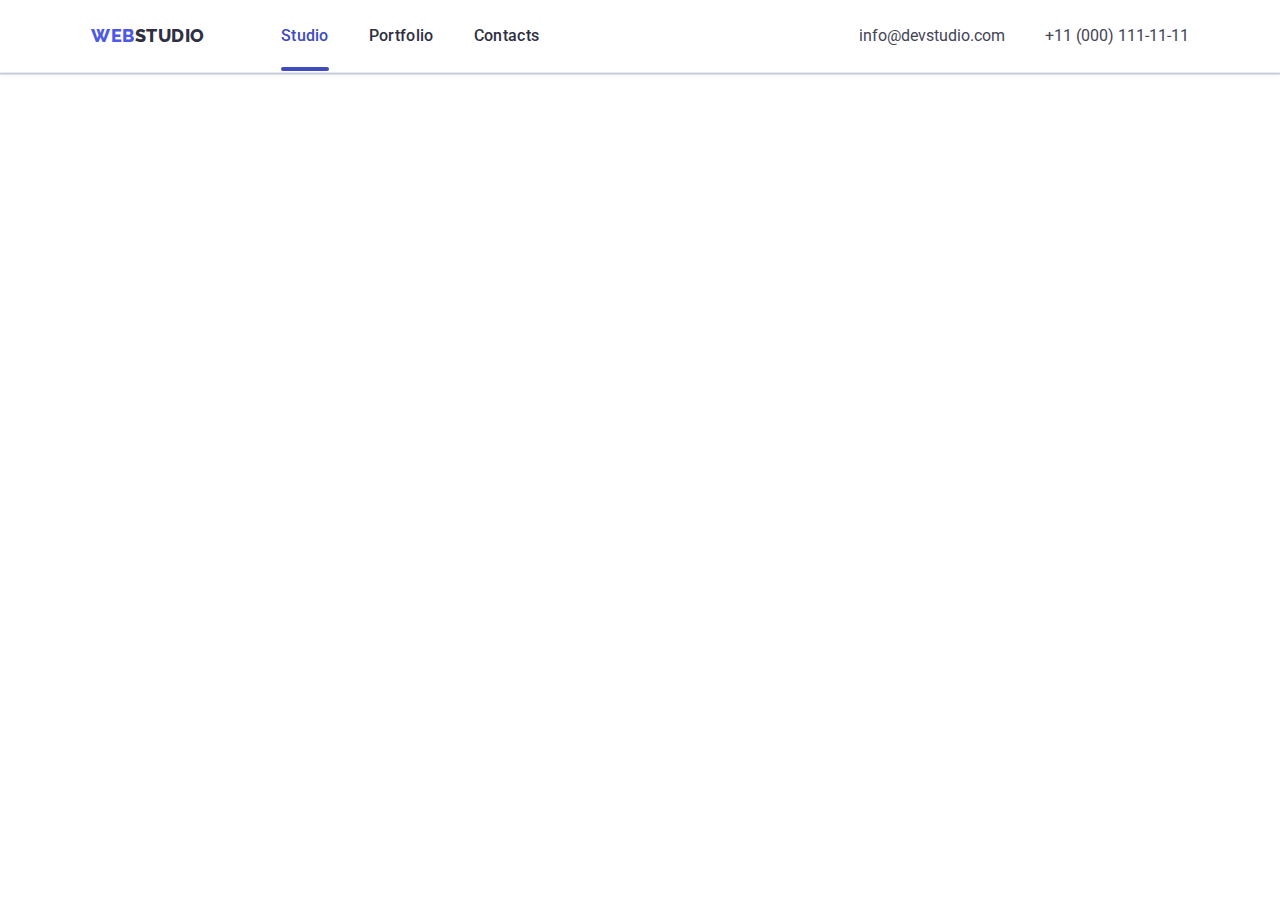
==== commit bfed1266: "Update html and css" ====
--- a/index.html
+++ b/index.html
@@ -37,7 +37,7 @@
             </li>
           </ul>
         </nav>
-        <button class="mobile-menu-open" type="button" js-open-menu>
+        <button class="mobile-menu-open js-open-menu" type="button">
           <svg class="mobile-menu-icon" width="32" height="22">
             <use href="./images/icons.svg#icon-burger"></use>
           </svg>
@@ -57,9 +57,9 @@
           </ul>
         </address>
       </div>
-      <div class="mobile-menu" js-menu-container>
+      <div class="mobile-menu js-menu-container">
         <div class="container mobile-menu-container">
-          <button type="button" class="mobile-menu-close-btn" js-close-menu>
+          <button type="button" class="mobile-menu-close-btn js-close-menu">
             <svg class="mobile-menu-close-icon" width="8" height="8">
               <use href="./images/icons.svg#icon-close"></use>
             </svg>
@@ -77,41 +77,43 @@
           </ul>
           <ul class="address-item list">
             <li class="contact-item">
-              <a class="contact link" href="mailto:info@devstudio.com"
+              <a class="contact-phone contact link" href="tel:+110001111111"
+                >+11 (000) 111-11-11</a
+              >
+            </li>
+            <li class="contact-item">
+              <a
+                class="contact-email contact link"
+                href="mailto:info@devstudio.com"
                 >info@devstudio.com</a
               >
             </li>
-            <li class="contact-item">
-              <a class="contact link" href="tel:+110001111111"
-                >+11 (000) 111-11-11</a
-              >
-            </li>
-          </ul>
-          <ul class="social-list list">
-            <li class="social-list-item">
-              <a href="" class="social-list-link link">
-                <svg class="social-list-icon" width="24" height="24">
+          </ul>
+          <ul class="social-contact list">
+            <li class="social-contact-item">
+              <a href="" class="social-contact-link link">
+                <svg class="social-contact-icon" width="24" height="24">
                   <use href="./images/icons.svg#icon-instagram"></use>
                 </svg>
               </a>
             </li>
-            <li class="social-list-item">
-              <a href="" class="social-list-link link">
-                <svg class="social-list-icon" width="24" height="24">
+            <li class="social-contact-item">
+              <a href="" class="social-contact-link link">
+                <svg class="social-contact-icon" width="24" height="24">
                   <use href="./images/icons.svg#icon-twitter"></use>
                 </svg>
               </a>
             </li>
-            <li class="social-list-item">
-              <a href="" class="social-list-link link">
-                <svg class="social-list-icon" width="24" height="24">
+            <li class="social-contact-item">
+              <a href="" class="social-contact-link link">
+                <svg class="social-contact-icon" width="24" height="24">
                   <use href="./images/icons.svg#icon-facebook"></use>
                 </svg>
               </a>
             </li>
-            <li class="social-list-item">
-              <a href="" class="social-list-link link">
-                <svg class="social-list-icon" width="24" height="24">
+            <li class="social-contact-item">
+              <a href="" class="social-contact-link link">
+                <svg class="social-contact-icon" width="24" height="24">
                   <use href="./images/icons.svg#icon-linkedin"></use>
                 </svg>
               </a>
--- a/css/styles.css
+++ b/css/styles.css
@@ -50,15 +50,34 @@
   padding: 0 15px;
 }
 
+/* HEADER */
+
 .main-header {
   padding-top: 24px;
   padding-bottom: 22px;
+  border-bottom: 1px solid #e7e9fc;
+  box-shadow: 0px 2px 1px rgba(46, 47, 66, 0.08),
+    0px 1px 1px rgba(46, 47, 66, 0.16), 0px 1px 6px rgba(46, 47, 66, 0.08);
 }
 
 .page-header-container {
   display: flex;
   align-items: center;
   justify-content: space-between;
+}
+
+.logo {
+  font-family: var(--secondary-font);
+  font-weight: 800;
+  font-size: 18px;
+  line-height: 1.17;
+  letter-spacing: 0.03em;
+  text-transform: uppercase;
+  color: var(--brand-color);
+}
+
+.logo-header {
+  color: var(--primary-text-color);
 }
 
 .mobile-menu-open {
@@ -80,9 +99,10 @@
   left: 0;
   z-index: 100;
   background-color: var(--main-background);
-  /* opacity: 0;
+  opacity: 0;
   visibility: hidden;
-  pointer-events: none; */
+  pointer-events: none;
+  overflow-y: scroll;
   transition: opacity 250ms cubic-bezier(0.4, 0, 0.2, 1),
     visibility 250ms cubic-bezier(0.4, 0, 0.2, 1);
 }
@@ -121,60 +141,117 @@
   fill: var(--primary-text-color);
 }
 
-@media screen and (min-width: 428px) {
-  .container {
-    width: 396px;
-    margin-left: auto;
-    margin-right: auto;
-  }
-}
-
-@media screen and (max-width: 768px) {
-  .menu {
-    display: none;
-  }
-
-  .address {
-    display: none;
-  }
-}
-
-@media screen and (min-width: 768px) {
-  .container {
-    width: 736px;
-  }
-}
-
-@media screen and (min-width: 1158px) {
-  .container {
-    width: 1128px;
-  }
-}
-
-/* .section {
-  padding-top: 120px;
-  padding-bottom: 120px;
-}  */
-
-/* COMPONENTS */
-
-/* .logo {
-  font-family: var(--secondary-font);
-  font-weight: 800;
-  font-size: 18px;
-  line-height: 1.17;
-  letter-spacing: 0.03em;
-  text-transform: uppercase;
+.menu-link {
+  font-weight: 700;
+  font-size: 36px;
+  line-height: 1.1;
+  letter-spacing: 0.02em;
+  color: var(--primary-text-color);
+  transition: color 250ms cubic-bezier(0.4, 0, 0.2, 1);
+}
+
+.menu-item:not(:last-child) {
+  margin-bottom: 40px;
+}
+
+.menu-item:last-child {
+  margin-bottom: 284px;
+}
+
+.menu-link:hover,
+.menu-link:focus {
+  color: var(--accent-color);
+}
+
+.current {
+  color: var(--accent-color);
+}
+
+.contact {
+  transition: color 250ms cubic-bezier(0.4, 0, 0.2, 1);
+}
+
+.contact-phone {
+  display: block;
+  width: 100%;
+  font-weight: 700;
+  font-size: 36px;
+  line-height: 1.1;
+  letter-spacing: 0.02em;
+  text-transform: capitalize;
   color: var(--brand-color);
-  margin-right: 76px;
-}
-
-.logo-header {
-  color: var(--primary-text-color);
-}
-
-.logo-footer {
-  color: var(--fourth-text-color);
+  margin-bottom: 24px;
+}
+
+.contact-email {
+  display: block;
+  font-weight: 500;
+  font-size: 20px;
+  line-height: 1.2;
+  letter-spacing: 0.02em;
+  color: var(--secondary-text-color);
+  margin-bottom: 48px;
+}
+
+.contact:hover,
+.contact:focus {
+  color: var(--accent-color);
+}
+
+.social-contact {
+  display: flex;
+  justify-content: space-between;
+  align-items: center;
+}
+
+.social-contact-link {
+  display: flex;
+  justify-content: center;
+  align-items: center;
+  width: 40px;
+  height: 40px;
+  border-radius: 50%;
+  background-color: var(--brand-color);
+  transition: background-color 250ms cubic-bezier(0.4, 0, 0.2, 1);
+}
+
+.social-contact-link:hover,
+.social-contact-link:focus {
+  background-color: var(--icon-background);
+}
+
+.social-contact-icon {
+  fill: var(--fourth-text-color);
+}
+
+/* HERO */
+
+.hero {
+  background-color: var(--primary-text-color);
+  padding-top: 112px;
+  padding-bottom: 112px;
+  background-image: linear-gradient(
+      rgba(46, 47, 66, 0.7),
+      rgba(46, 47, 66, 0.7)
+    ),
+    url(../images/hero-img.jpg);
+  max-width: 428px;
+  background-repeat: no-repeat;
+  background-position: center;
+  background-size: cover;
+  margin: 0 auto;
+}
+
+.main-title {
+  font-weight: 700;
+  font-size: 36px;
+  line-height: 1.1;
+  max-width: 320px;
+  text-align: center;
+  letter-spacing: 0.02em;
+  color: var(--third-text-color);
+  margin: auto;
+  margin-bottom: 72px;
 }
 
 .button {
@@ -190,118 +267,199 @@
 .button:focus {
   color: var(--third-text-color);
   background-color: var(--accent-color);
+}
+
+.order-btn {
+  font-weight: 500;
+  min-width: 169px;
+  background-color: var(--brand-color);
+  color: var(--third-text-color);
+  box-shadow: 0px 4px 4px rgba(0, 0, 0, 0.15);
+  border-radius: 4px;
+  display: block;
+  padding: 16px 32px;
+  margin: auto;
+  border: none;
+}
+
+@media screen and (min-width: 428px) {
+  .container {
+    width: 396px;
+    margin-left: auto;
+    margin-right: auto;
+  }
+}
+
+@media screen and (max-width: 767px) {
+  .menu {
+    display: none;
+  }
+
+  .address {
+    display: none;
+  }
+}
+
+/* SCREEN 768px */
+
+@media screen and (min-width: 768px) {
+  .container {
+    width: 736px;
+  }
+
+  .mobile-menu-open {
+    display: none;
+  }
+
+  .main-header {
+    padding-top: 0;
+    padding-bottom: 0;
+  }
+
+  .main-nav {
+    display: flex;
+    align-items: center;
+  }
+
+  .logo-top {
+    padding: 24px 0;
+    margin-right: 120px;
+  }
+
+  .menu {
+    display: flex;
+    align-items: center;
+    gap: 40px;
+  }
+
+  .menu-item:not(:last-child) {
+    margin-bottom: 0;
+  }
+
+  .menu-item:last-child {
+    margin-bottom: 0;
+  }
+
+  .menu-item {
+    padding: 24px 0;
+  }
+
+  .menu-link {
+    font-weight: 500;
+    font-size: 16px;
+    line-height: 1.5;
+    padding: 24px 0;
+  }
+
+  .current {
+    position: relative;
+  }
+
+  .current::after {
+    display: block;
+    content: "";
+    width: 100%;
+    height: 4px;
+    background-color: var(--accent-color);
+    border-radius: 2px;
+    position: absolute;
+    bottom: -7px;
+  }
+
+  .address {
+    font-style: normal;
+    padding-top: 16px;
+    padding-bottom: 16px;
+  }
+
+  .address-item {
+    display: flex;
+    flex-direction: column;
+    align-items: center;
+    gap: 12px;
+  }
+
+  .contact {
+    font-size: 12px;
+    line-height: 1.17;
+    color: var(--secondary-text-color);
+    transition: color 250ms cubic-bezier(0.4, 0, 0.2, 1);
+  }
+
+  .contact:hover,
+  .contact:focus {
+    color: var(--accent-color);
+  }
+}
+
+/* SCREEN 1158px */
+
+@media screen and (min-width: 1158px) {
+  .container {
+    width: 1128px;
+  }
+
+  .logo-top {
+    margin-right: 76px;
+  }
+
+  .current::after {
+    bottom: -2px;
+  }
+
+  .address {
+    font-style: normal;
+    padding-top: 0;
+    padding-bottom: 0;
+  }
+
+  .address-item {
+    display: flex;
+    flex-direction: row;
+    align-items: center;
+    gap: 40px;
+  }
+
+  .contact {
+    font-size: 16px;
+    line-height: 1.5;
+    color: var(--secondary-text-color);
+    padding-top: 24px;
+    padding-bottom: 24px;
+    transition: color 250ms cubic-bezier(0.4, 0, 0.2, 1);
+  }
+
+  .contact:hover,
+  .contact:focus {
+    color: var(--accent-color);
+  }
+}
+
+/* .section {
+  padding-top: 120px;
+  padding-bottom: 120px;
+}  */
+
+/* 
+
+.logo-footer {
+  color: var(--fourth-text-color);
 } */
 
 /* HEADER */
 
-/* .main-header {
-  border-bottom: 1px solid #e7e9fc;
-  box-shadow: 0px 2px 1px rgba(46, 47, 66, 0.08),
-    0px 1px 1px rgba(46, 47, 66, 0.16), 0px 1px 6px rgba(46, 47, 66, 0.08);
-}
-
-.main-nav {
-  display: flex;
-  align-items: center;
-}
-
-.logo-top {
-  padding: 24px 0;
-}
-
-.menu {
-  display: flex;
-  align-items: center;
-  gap: 40px;
-}
-
-.menu-item {
-  padding: 24px 0;
-}
-
-.menu-link {
-  font-weight: 500;
-  font-size: 16px;
-  line-height: 1.5;
-  letter-spacing: 0.02em;
-  color: var(--secondary-text-color);
-  padding: 24px 0;
-  transition: color 250ms cubic-bezier(0.4, 0, 0.2, 1);
-}
-
-.menu-link:hover,
-.menu-link:focus {
-  color: var(--accent-color);
-}
-
-.current {
-  color: var(--accent-color);
-  position: relative;
-}
-
-.current::after {
-  display: block;
-  content: "";
-  width: 100%;
-  height: 4px;
-  background-color: var(--accent-color);
-  border-radius: 2px;
-  position: absolute;
-  bottom: -1px;
-}
-
-.address {
-  font-style: normal;
-}
-
-.address-item {
-  display: flex;
-  align-items: center;
-  gap: 40px;
-}
-
-.contact {
-  font-size: 16px;
-  line-height: 1.5;
-  letter-spacing: 0.02em;
-  color: var(--secondary-text-color);
-  padding-top: 24px;
-  padding-bottom: 24px;
-  transition: color 250ms cubic-bezier(0.4, 0, 0.2, 1);
-}
-
-.contact:hover,
-.contact:focus {
-  color: var(--accent-color);
-} */
-
 /* HERO */
 
 /* .hero {
-  background-color: var(--primary-text-color);
   padding-top: 188px;
   padding-bottom: 188px;
-  background-image: linear-gradient(
-      rgba(46, 47, 66, 0.7),
-      rgba(46, 47, 66, 0.7)
-    ),
-    url(../images/hero-img.jpg);
   max-width: 1440px;
-  background-repeat: no-repeat;
-  background-position: center;
-  background-size: cover;
-  margin: 0 auto;
 }
 
 .main-title {
-  font-weight: 700;
   font-size: 56px;
   line-height: 1.07;
   max-width: 496px;
-  text-align: center;
-  letter-spacing: 0.02em;
-  color: var(--third-text-color);
-  margin: auto;
   margin-bottom: 48px;
 }
 
@@ -705,6 +863,7 @@
   z-index: 100;
   width: 100%;
   height: 100%;
+  overflow-y: scroll;
   background-color: rgba(46, 47, 66, 0.4);
   transition: opacity 250ms cubic-bezier(0.4, 0, 0.2, 1),
     visibility 250ms cubic-bezier(0.4, 0, 0.2, 1);
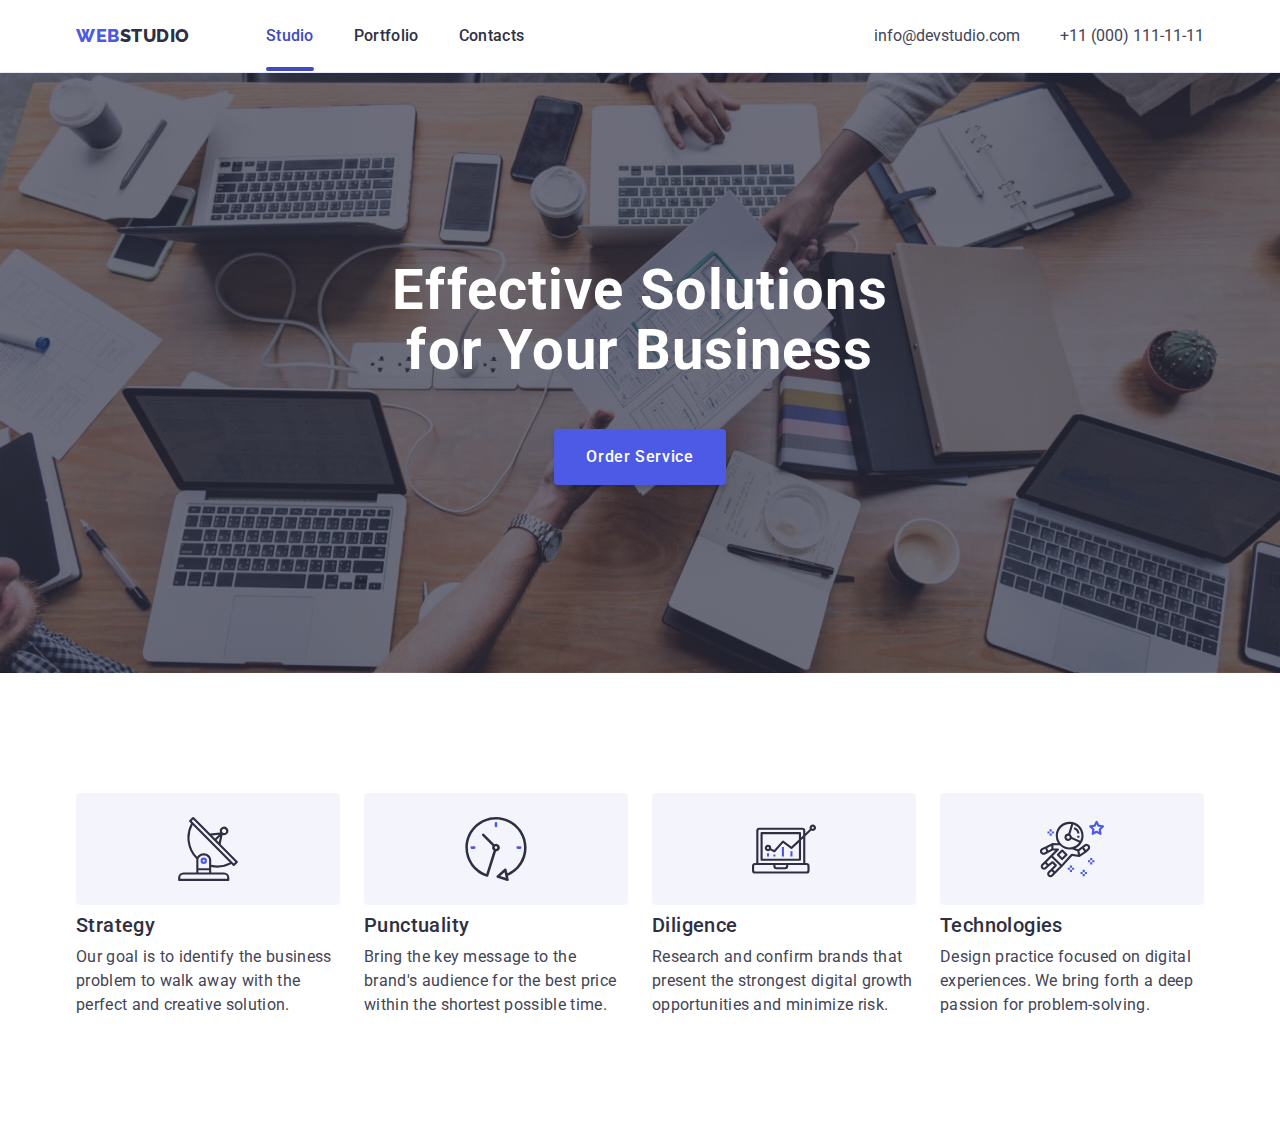
==== commit 5dea5834: "Update html and css" ====
--- a/index.html
+++ b/index.html
@@ -124,16 +124,16 @@
     </header>
     <main>
       <!-- HERO -->
-      <!-- <section class="hero">
+      <section class="hero">
         <div class="container">
           <h1 class="main-title">Effective Solutions for Your Business</h1>
           <button class="order-btn button" type="button" data-modal-open>
             Order Service
           </button>
         </div>
-      </section> -->
+      </section>
       <!-- FEATURE -->
-      <!-- <section class="section-feature section">
+      <section class="section-feature section">
         <div class="container">
           <h2 class="visually-hidden">Our features</h2>
           <ul class="section-list list">
@@ -187,7 +187,7 @@
             </li>
           </ul>
         </div>
-      </section> -->
+      </section>
       <!-- EXAMPLES -->
       <!-- <section class="section-examples section">
         <div class="container">
--- a/css/styles.css
+++ b/css/styles.css
@@ -47,7 +47,7 @@
 }
 
 .container {
-  padding: 0 15px;
+  padding: 0 16px;
 }
 
 /* HEADER */
@@ -282,203 +282,14 @@
   border: none;
 }
 
-@media screen and (min-width: 428px) {
-  .container {
-    width: 396px;
-    margin-left: auto;
-    margin-right: auto;
-  }
-}
-
-@media screen and (max-width: 767px) {
-  .menu {
-    display: none;
-  }
-
-  .address {
-    display: none;
-  }
-}
-
-/* SCREEN 768px */
-
-@media screen and (min-width: 768px) {
-  .container {
-    width: 736px;
-  }
-
-  .mobile-menu-open {
-    display: none;
-  }
-
-  .main-header {
-    padding-top: 0;
-    padding-bottom: 0;
-  }
-
-  .main-nav {
-    display: flex;
-    align-items: center;
-  }
-
-  .logo-top {
-    padding: 24px 0;
-    margin-right: 120px;
-  }
-
-  .menu {
-    display: flex;
-    align-items: center;
-    gap: 40px;
-  }
-
-  .menu-item:not(:last-child) {
-    margin-bottom: 0;
-  }
-
-  .menu-item:last-child {
-    margin-bottom: 0;
-  }
-
-  .menu-item {
-    padding: 24px 0;
-  }
-
-  .menu-link {
-    font-weight: 500;
-    font-size: 16px;
-    line-height: 1.5;
-    padding: 24px 0;
-  }
-
-  .current {
-    position: relative;
-  }
-
-  .current::after {
-    display: block;
-    content: "";
-    width: 100%;
-    height: 4px;
-    background-color: var(--accent-color);
-    border-radius: 2px;
-    position: absolute;
-    bottom: -7px;
-  }
-
-  .address {
-    font-style: normal;
-    padding-top: 16px;
-    padding-bottom: 16px;
-  }
-
-  .address-item {
-    display: flex;
-    flex-direction: column;
-    align-items: center;
-    gap: 12px;
-  }
-
-  .contact {
-    font-size: 12px;
-    line-height: 1.17;
-    color: var(--secondary-text-color);
-    transition: color 250ms cubic-bezier(0.4, 0, 0.2, 1);
-  }
-
-  .contact:hover,
-  .contact:focus {
-    color: var(--accent-color);
-  }
-}
-
-/* SCREEN 1158px */
-
-@media screen and (min-width: 1158px) {
-  .container {
-    width: 1128px;
-  }
-
-  .logo-top {
-    margin-right: 76px;
-  }
-
-  .current::after {
-    bottom: -2px;
-  }
-
-  .address {
-    font-style: normal;
-    padding-top: 0;
-    padding-bottom: 0;
-  }
-
-  .address-item {
-    display: flex;
-    flex-direction: row;
-    align-items: center;
-    gap: 40px;
-  }
-
-  .contact {
-    font-size: 16px;
-    line-height: 1.5;
-    color: var(--secondary-text-color);
-    padding-top: 24px;
-    padding-bottom: 24px;
-    transition: color 250ms cubic-bezier(0.4, 0, 0.2, 1);
-  }
-
-  .contact:hover,
-  .contact:focus {
-    color: var(--accent-color);
-  }
-}
-
-/* .section {
-  padding-top: 120px;
-  padding-bottom: 120px;
-}  */
-
-/* 
-
-.logo-footer {
-  color: var(--fourth-text-color);
-} */
-
-/* HEADER */
-
-/* HERO */
-
-/* .hero {
-  padding-top: 188px;
-  padding-bottom: 188px;
-  max-width: 1440px;
-}
-
-.main-title {
-  font-size: 56px;
-  line-height: 1.07;
-  max-width: 496px;
-  margin-bottom: 48px;
-}
-
-.order-btn {
-  font-weight: 500;
-  min-width: 169px;
-  background-color: var(--brand-color);
-  color: var(--third-text-color);
-  box-shadow: 0px 4px 4px rgba(0, 0, 0, 0.15);
-  border-radius: 4px;
-  display: block;
-  padding: 16px 32px;
-  margin: auto;
-  border: none;
-} */
-
 /* SECTIONS */
 
-/* .visually-hidden {
+.section {
+  padding-top: 96px;
+  padding-bottom: 96px;
+}
+
+.visually-hidden {
   position: absolute;
   width: 1px;
   height: 1px;
@@ -491,41 +302,303 @@
   overflow: hidden;
 }
 
-.section-list {
-  display: flex;
-  gap: 24px;
-}
-
-.feature-item {
-  width: calc((100% - 72px) / 4);
-}
-
 .feature-item-container {
-  display: flex;
-  justify-content: center;
-  align-items: center;
-  width: 264px;
-  height: 112px;
-  border-radius: 4px;
-  background-color: var(--fourth-text-color);
-  margin-bottom: 8px;
+  display: none;
 }
 
 .title {
-  font-weight: 500;
-  font-size: 20px;
-  line-height: 1.2;
-  letter-spacing: 0.02em;
+  font-weight: 700;
+  font-size: 36px;
+  line-height: 1.1;
+  letter-spacing: 0.02em;
+  text-align: center;
   color: var(--primary-text-color);
   margin-bottom: 8px;
 }
 
 .description {
+  font-weight: 500;
   font-size: 16px;
   line-height: 1.5;
   letter-spacing: 0.02em;
   color: var(--secondary-text-color);
 }
+
+.feature-item:not(:last-child) {
+  margin-bottom: 72px;
+}
+
+/* .section-title {
+  font-weight: 700;
+  font-size: 36px;
+  line-height: 1.1;
+  letter-spacing: 0.02em;
+  text-align: center;
+  text-transform: capitalize;
+  color: var(--primary-text-color);
+  margin-bottom: 72px;
+}
+
+.section-examples {
+  padding-top: 0;
+}
+
+.examples-card {
+  width: calc((100% - 48px) / 3);
+} */
+
+/*---------SCREEN 428px---------*/
+
+@media screen and (min-width: 428px) {
+  .container {
+    width: 428px;
+    margin-left: auto;
+    margin-right: auto;
+  }
+}
+
+@media screen and (max-width: 767px) {
+  .menu {
+    display: none;
+  }
+
+  .address {
+    display: none;
+  }
+}
+
+/*---------SCREEN 768px---------*/
+
+@media screen and (min-width: 768px) {
+  /* HEADER */
+
+  .container {
+    width: 768px;
+  }
+
+  .mobile-menu-open {
+    display: none;
+  }
+
+  .main-header {
+    padding-top: 0;
+    padding-bottom: 0;
+  }
+
+  .main-nav {
+    display: flex;
+    align-items: center;
+  }
+
+  .logo-top {
+    padding: 24px 0;
+    margin-right: 120px;
+  }
+
+  .menu {
+    display: flex;
+    align-items: center;
+    gap: 40px;
+  }
+
+  .menu-item:not(:last-child) {
+    margin-bottom: 0;
+  }
+
+  .menu-item:last-child {
+    margin-bottom: 0;
+  }
+
+  .menu-item {
+    padding: 24px 0;
+  }
+
+  .menu-link {
+    font-weight: 500;
+    font-size: 16px;
+    line-height: 1.5;
+    padding: 24px 0;
+  }
+
+  .current {
+    position: relative;
+  }
+
+  .current::after {
+    display: block;
+    content: "";
+    width: 100%;
+    height: 4px;
+    background-color: var(--accent-color);
+    border-radius: 2px;
+    position: absolute;
+    bottom: -7px;
+  }
+
+  .address {
+    font-style: normal;
+    padding-top: 16px;
+    padding-bottom: 16px;
+  }
+
+  .address-item {
+    display: flex;
+    flex-direction: column;
+    align-items: center;
+    gap: 12px;
+  }
+
+  .contact {
+    font-size: 12px;
+    line-height: 1.17;
+    color: var(--secondary-text-color);
+    transition: color 250ms cubic-bezier(0.4, 0, 0.2, 1);
+  }
+
+  .contact:hover,
+  .contact:focus {
+    color: var(--accent-color);
+  }
+
+  /* HERO */
+
+  .hero {
+    max-width: 768px;
+  }
+
+  .main-title {
+    font-size: 56px;
+    line-height: 1.07;
+    max-width: 496px;
+    margin-bottom: 36px;
+  }
+
+  /* SECTIONS */
+
+  .section-list {
+    display: flex;
+    flex-wrap: wrap;
+    row-gap: 72px;
+    column-gap: 24px;
+  }
+
+  .feature-item {
+    max-width: 356px;
+  }
+
+  .title {
+    text-align: start;
+  }
+
+  .feature-item:not(:last-child) {
+    margin-bottom: 0;
+  }
+}
+
+/*---------SCREEN 1158px---------*/
+
+@media screen and (min-width: 1158px) {
+  /* HEADER */
+
+  .container {
+    width: 1158px;
+    padding: 0 15px;
+  }
+
+  .logo-top {
+    margin-right: 76px;
+  }
+
+  .current::after {
+    bottom: -2px;
+  }
+
+  .address {
+    font-style: normal;
+    padding-top: 0;
+    padding-bottom: 0;
+  }
+
+  .address-item {
+    display: flex;
+    flex-direction: row;
+    align-items: center;
+    gap: 40px;
+  }
+
+  .contact {
+    font-size: 16px;
+    line-height: 1.5;
+    color: var(--secondary-text-color);
+    padding-top: 24px;
+    padding-bottom: 24px;
+    transition: color 250ms cubic-bezier(0.4, 0, 0.2, 1);
+  }
+
+  .contact:hover,
+  .contact:focus {
+    color: var(--accent-color);
+  }
+
+  /* HERO */
+
+  .hero {
+    padding-top: 188px;
+    padding-bottom: 188px;
+    max-width: 1440px;
+  }
+
+  .main-title {
+    margin-bottom: 48px;
+  }
+
+  /* SECTIONS */
+
+  .section {
+    padding-top: 120px;
+    padding-bottom: 120px;
+  }
+
+  .section-list {
+    display: flex;
+    flex-wrap: nowrap;
+    gap: 24px;
+  }
+
+  .feature-item {
+    width: calc((100% - 72px) / 4);
+  }
+
+  .feature-item-container {
+    display: flex;
+    justify-content: center;
+    align-items: center;
+    width: 264px;
+    height: 112px;
+    border-radius: 4px;
+    background-color: var(--fourth-text-color);
+    margin-bottom: 8px;
+  }
+
+  .title {
+    font-weight: 500;
+    font-size: 20px;
+    line-height: 1.2;
+  }
+
+  .description {
+    font-weight: 400;
+  }
+}
+
+/* 
+.logo-footer {
+  color: var(--fourth-text-color);
+} */
+
+/* SECTIONS */
+
+/* 
 
 .section-title {
   font-weight: 700;
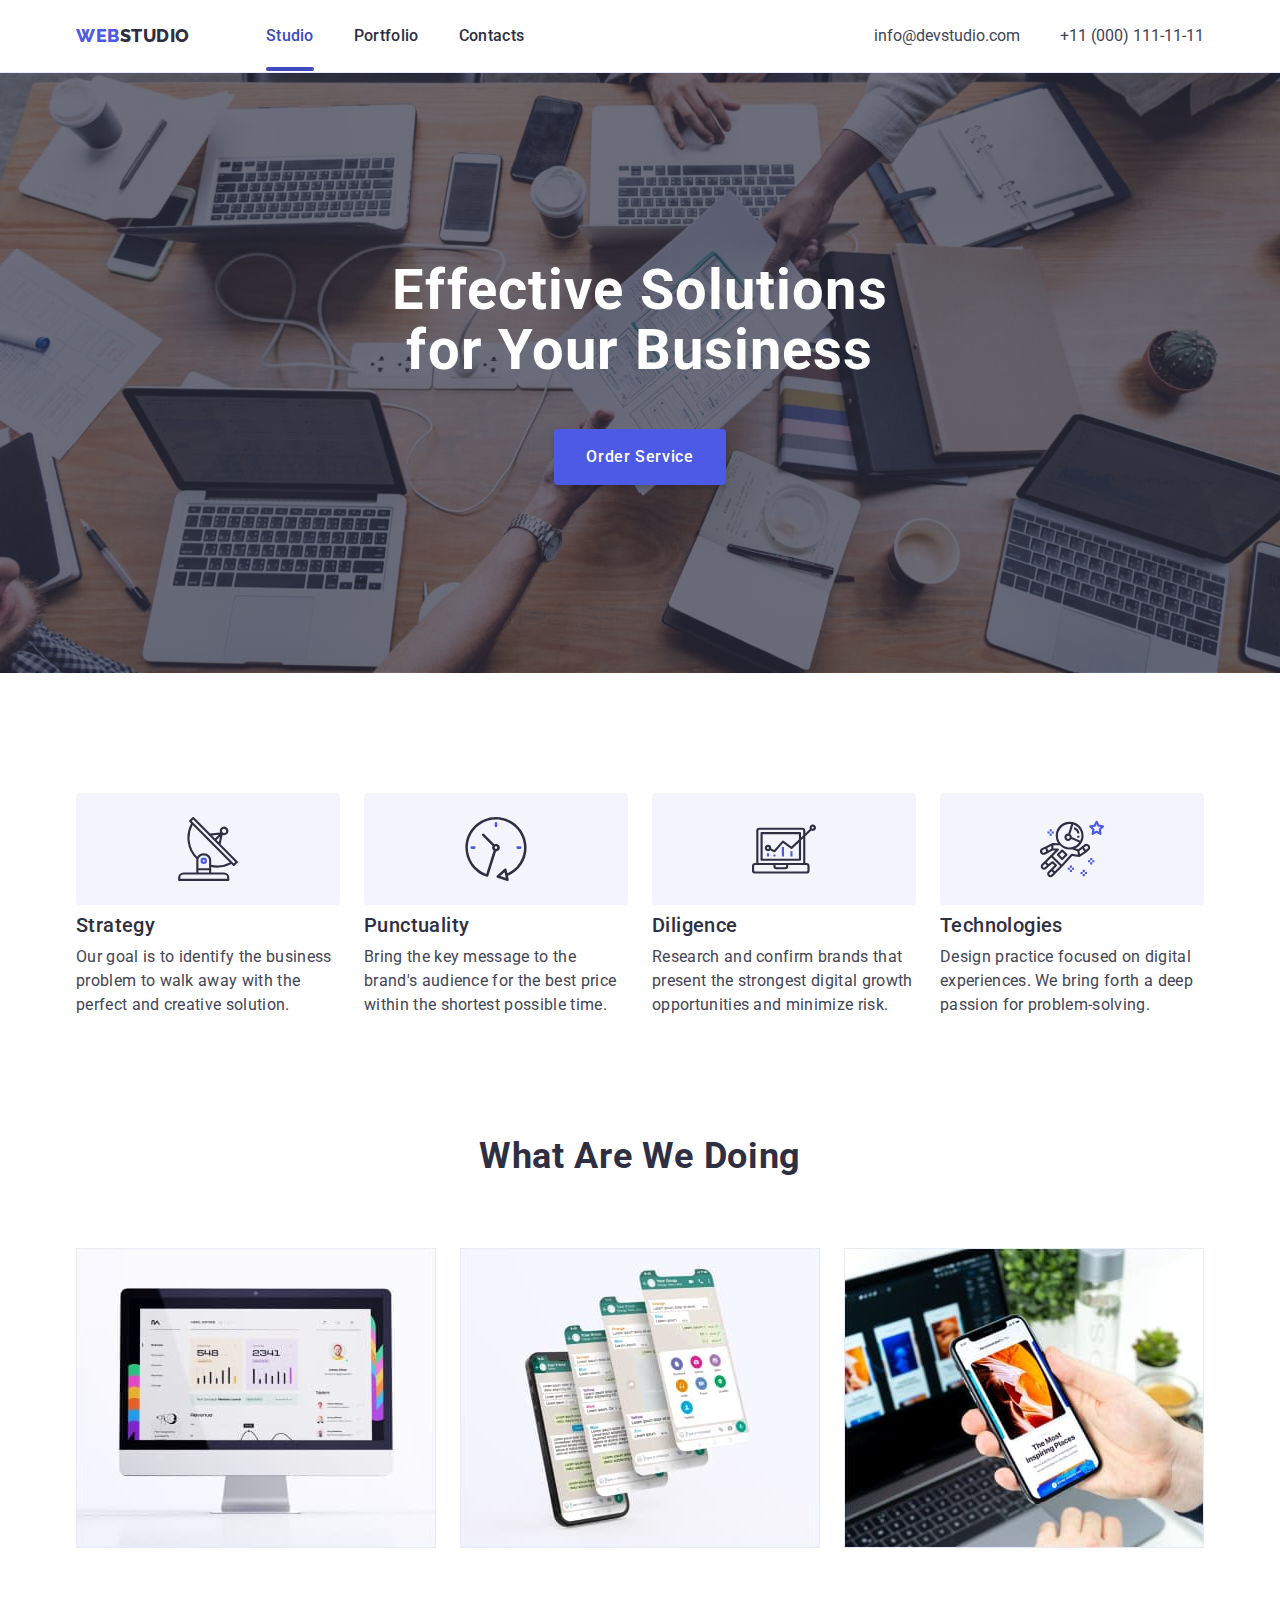
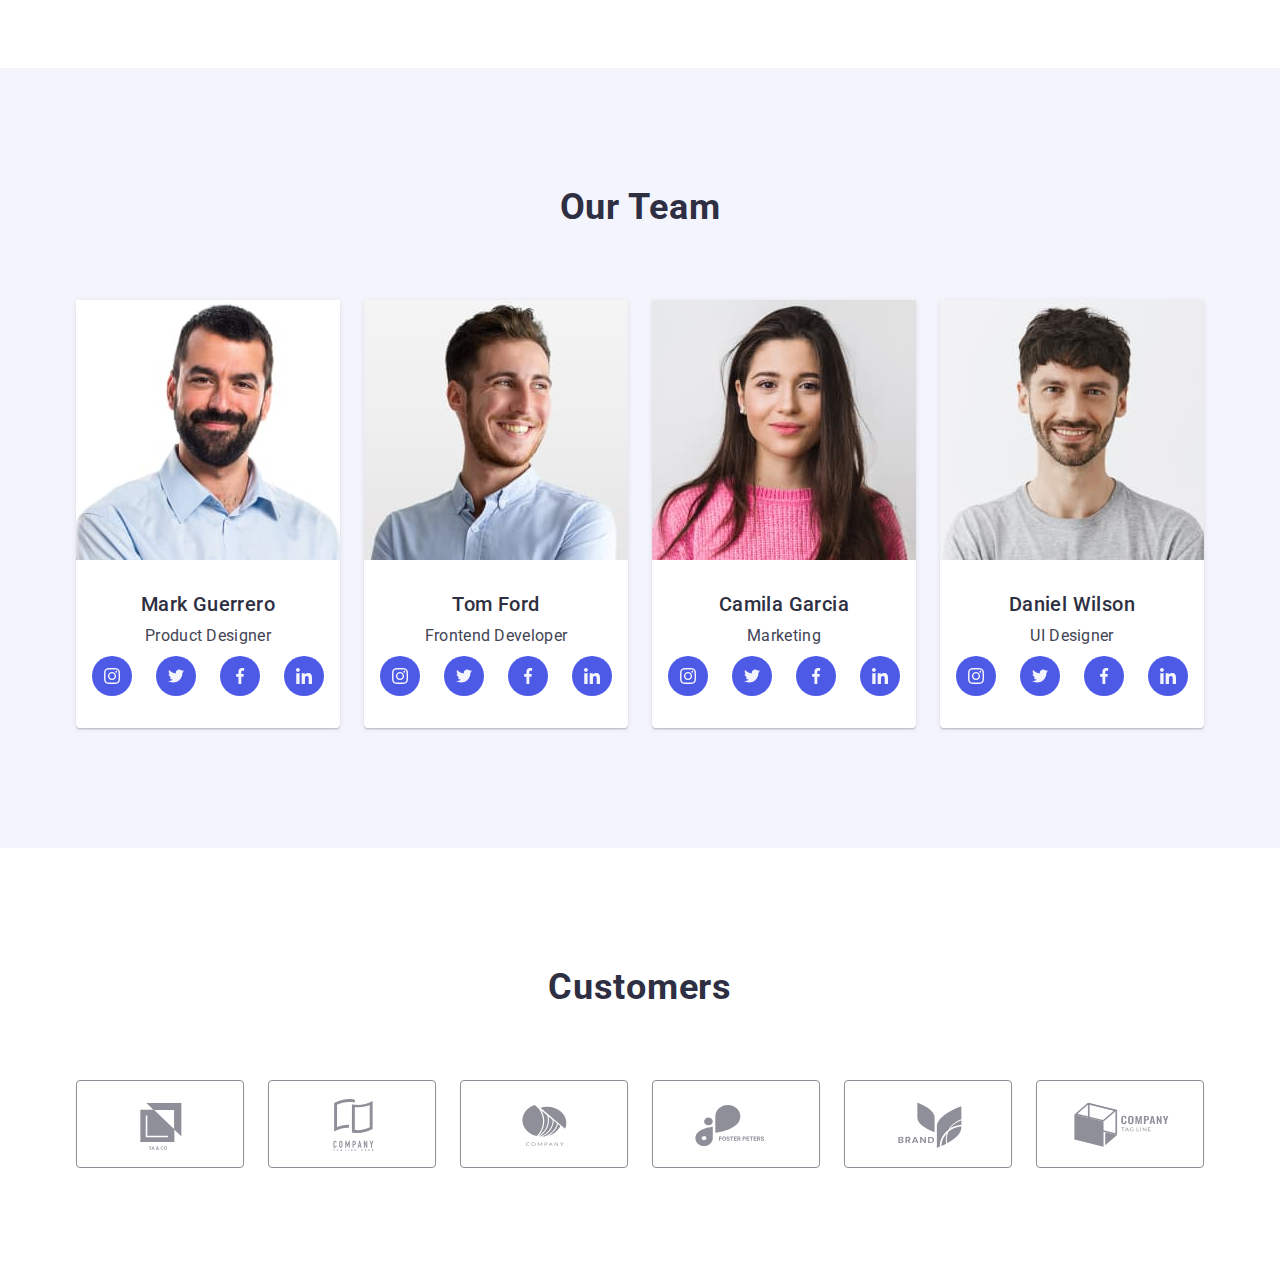
==== commit e6bbeb03: "Update html and css" ====
--- a/index.html
+++ b/index.html
@@ -189,7 +189,7 @@
         </div>
       </section>
       <!-- EXAMPLES -->
-      <!-- <section class="section-examples section">
+      <section class="section-examples section">
         <div class="container">
           <h2 class="section-title">What are we doing</h2>
           <ul class="section-list list">
@@ -219,9 +219,9 @@
             </li>
           </ul>
         </div>
-      </section> -->
+      </section>
       <!-- TEAM -->
-      <!-- <section class="section-team section">
+      <section class="section-team section">
         <div class="container">
           <h2 class="section-title">Our Team</h2>
           <ul class="section-list list">
@@ -233,8 +233,8 @@
                 height="260"
               />
               <div class="team-card-content">
-                <h3 class="title team-text">Mark Guerrero</h3>
-                <p class="description team-text">Product Designer</p>
+                <h3 class="title team-title">Mark Guerrero</h3>
+                <p class="description team-description">Product Designer</p>
                 <ul class="social-list list">
                   <li class="social-list-item">
                     <a href="" class="social-list-link link">
@@ -275,8 +275,8 @@
                 height="260"
               />
               <div class="team-card-content">
-                <h3 class="title team-text">Tom Ford</h3>
-                <p class="description team-text">Frontend Developer</p>
+                <h3 class="title team-title">Tom Ford</h3>
+                <p class="description team-description">Frontend Developer</p>
                 <ul class="social-list list">
                   <li class="social-list-item">
                     <a href="" class="social-list-link link">
@@ -317,8 +317,8 @@
                 height="260"
               />
               <div class="team-card-content">
-                <h3 class="title team-text">Camila Garcia</h3>
-                <p class="description team-text">Marketing</p>
+                <h3 class="title team-title">Camila Garcia</h3>
+                <p class="description team-description">Marketing</p>
                 <ul class="social-list list">
                   <li class="social-list-item">
                     <a href="" class="social-list-link link">
@@ -359,8 +359,8 @@
                 height="260"
               />
               <div class="team-card-content">
-                <h3 class="title team-text">Daniel Wilson</h3>
-                <p class="description team-text">UI Designer</p>
+                <h3 class="title team-title">Daniel Wilson</h3>
+                <p class="description team-description">UI Designer</p>
                 <ul class="social-list list">
                   <li class="social-list-item">
                     <a href="" class="social-list-link link">
@@ -395,9 +395,9 @@
             </li>
           </ul>
         </div>
-      </section> -->
+      </section>
       <!-- CUSTOMERS -->
-      <!-- <section class="section-customers section">
+      <section class="section-customers section">
         <div class="container">
           <h2 class="section-title">Customers</h2>
           <ul class="section-list list">
@@ -445,7 +445,7 @@
             </li>
           </ul>
         </div>
-      </section> -->
+      </section>
     </main>
     <!-- FOOTER -->
     <!-- <footer class="footer">
--- a/css/styles.css
+++ b/css/styles.css
@@ -302,6 +302,13 @@
   overflow: hidden;
 }
 
+.section-list {
+  display: flex;
+  flex-wrap: wrap;
+  justify-content: center;
+  row-gap: 72px;
+}
+
 .feature-item-container {
   display: none;
 }
@@ -324,11 +331,11 @@
   color: var(--secondary-text-color);
 }
 
-.feature-item:not(:last-child) {
-  margin-bottom: 72px;
-}
-
-/* .section-title {
+.section-examples {
+  display: none;
+}
+
+.section-title {
   font-weight: 700;
   font-size: 36px;
   line-height: 1.1;
@@ -339,13 +346,99 @@
   margin-bottom: 72px;
 }
 
-.section-examples {
-  padding-top: 0;
-}
-
-.examples-card {
-  width: calc((100% - 48px) / 3);
-} */
+.section-team {
+  background-color: var(--fourth-text-color);
+  justify-content: center;
+}
+
+.section-team-list {
+  justify-content: center;
+}
+
+.team-card-content {
+  padding: 32px 0;
+}
+
+.team-card {
+  background-color: var(--main-background);
+  justify-content: center;
+  align-items: center;
+  max-width: 264px;
+  box-shadow: 0px 1px 6px rgba(46, 47, 66, 0.08),
+    0px 1px 1px rgba(46, 47, 66, 0.16), 0px 2px 1px rgba(46, 47, 66, 0.08);
+  border-radius: 0px 0px 4px 4px;
+}
+
+.team-title {
+  font-weight: 500;
+  font-size: 20px;
+  line-height: 1.2;
+}
+
+.team-description {
+  font-weight: 400;
+  text-align: center;
+  margin-bottom: 8px;
+}
+
+.social-list {
+  display: flex;
+  justify-content: center;
+  gap: 24px;
+}
+
+.social-list-link {
+  display: flex;
+  justify-content: center;
+  align-items: center;
+  width: 40px;
+  height: 40px;
+  border-radius: 50%;
+  background-color: var(--brand-color);
+  transition: background-color 250ms cubic-bezier(0.4, 0, 0.2, 1);
+}
+
+.social-list-link:hover,
+.social-list-link:focus {
+  background-color: var(--accent-color);
+}
+
+.social-list-icon {
+  fill: var(--fourth-text-color);
+}
+
+.section-customers .section-list {
+  column-gap: 16px;
+}
+
+.company-link {
+  display: flex;
+  justify-content: center;
+  align-items: center;
+  width: 120px;
+  height: 88px;
+  border: 1px solid var(--fifth-text-color);
+  border-radius: 4px;
+  color: var(--fifth-text-color);
+  transition: border 250ms cubic-bezier(0.4, 0, 0.2, 1),
+    color 250ms cubic-bezier(0.4, 0, 0.2, 1);
+}
+
+.company-link:hover,
+.company-link:focus {
+  border: 1px solid var(--accent-color);
+  color: var(--accent-color);
+}
+
+.company-icon {
+  fill: var(--fifth-text-color);
+  transition: fill 250ms cubic-bezier(0.4, 0, 0.2, 1);
+}
+
+.company-link:hover .company-icon,
+.company-link:focus .company-icon {
+  fill: currentColor;
+}
 
 /*---------SCREEN 428px---------*/
 
@@ -354,6 +447,14 @@
     width: 428px;
     margin-left: auto;
     margin-right: auto;
+  }
+
+  .section-customers .section-list {
+    justify-content: flex-start;
+  }
+
+  .company-link {
+    width: 190px;
   }
 }
 
@@ -476,10 +577,11 @@
   /* SECTIONS */
 
   .section-list {
-    display: flex;
-    flex-wrap: wrap;
-    row-gap: 72px;
     column-gap: 24px;
+  }
+
+  .section-team .section-list {
+    row-gap: 64px;
   }
 
   .feature-item {
@@ -490,8 +592,17 @@
     text-align: start;
   }
 
-  .feature-item:not(:last-child) {
-    margin-bottom: 0;
+  .team-title {
+    text-align: center;
+  }
+
+  .section-customers .section-list {
+    column-gap: 24px;
+    justify-content: center;
+  }
+
+  .company-link {
+    width: 168px;
   }
 }
 
@@ -560,9 +671,8 @@
   }
 
   .section-list {
-    display: flex;
     flex-wrap: nowrap;
-    gap: 24px;
+    row-gap: 0;
   }
 
   .feature-item {
@@ -589,119 +699,16 @@
   .description {
     font-weight: 400;
   }
-}
-
-/* 
-.logo-footer {
-  color: var(--fourth-text-color);
-} */
-
-/* SECTIONS */
-
-/* 
-
-.section-title {
-  font-weight: 700;
-  font-size: 36px;
-  line-height: 1.1;
-  letter-spacing: 0.02em;
-  text-align: center;
-  text-transform: capitalize;
-  color: var(--primary-text-color);
-  margin-bottom: 72px;
-}
-
-.section-examples {
-  padding-top: 0;
-}
-
-.examples-card {
-  width: calc((100% - 48px) / 3);
-}
-
-.section-team {
-  background-color: var(--fourth-text-color);
-}
-
-.team-card-content {
-  padding: 32px 0;
-}
-
-.team-card {
-  background-color: var(--main-background);
-  justify-content: center;
-  align-items: center;
-  box-shadow: 0px 1px 6px rgba(46, 47, 66, 0.08),
-    0px 1px 1px rgba(46, 47, 66, 0.16), 0px 2px 1px rgba(46, 47, 66, 0.08);
-  border-radius: 0px 0px 4px 4px;
-  width: calc((100% - 72px) / 4);
-}
-
-.team-text {
-  display: flex;
-  justify-content: center;
-  text-align: center;
-  margin-bottom: 8px;
-}
-
-.social-list {
-  display: flex;
-  justify-content: center;
-  gap: 24px;
-}
-
-.social-list-link {
-  display: flex;
-  justify-content: center;
-  align-items: center;
-  width: 40px;
-  height: 40px;
-  border-radius: 50%;
-  background-color: var(--brand-color);
-  transition: background-color 250ms cubic-bezier(0.4, 0, 0.2, 1);
-}
-
-.social-list-link:hover,
-.social-list-link:focus {
-  background-color: var(--accent-color);
-}
-
-.social-list-icon {
-  fill: var(--fourth-text-color);
-}
-
-.company-item {
-  width: calc((100% - 120px) / 6);
-}
-
-.company-link {
-  display: flex;
-  justify-content: center;
-  align-items: center;
-  width: 168px;
-  height: 88px;
-  border: 1px solid var(--fifth-text-color);
-  border-radius: 4px;
-  color: var(--fifth-text-color);
-  transition: border 250ms cubic-bezier(0.4, 0, 0.2, 1),
-    color 250ms cubic-bezier(0.4, 0, 0.2, 1);
-}
-
-.company-link:hover,
-.company-link:focus {
-  border: 1px solid var(--accent-color);
-  color: var(--accent-color);
-}
-
-.company-icon {
-  fill: var(--fifth-text-color);
-  transition: fill 250ms cubic-bezier(0.4, 0, 0.2, 1);
-}
-
-.company-link:hover .company-icon,
-.company-link:focus .company-icon {
-  fill: currentColor;
-} */
+
+  .section-examples {
+    display: flex;
+  }
+
+  .section-examples {
+    padding-top: 0;
+  }
+
+
 
 /* FOOTER */
 
@@ -715,6 +722,9 @@
   display: flex;
   align-items: baseline;
 }
+
+.logo-footer {
+  color: var(--fourth-text-color);
 
 .footer-left {
   margin-right: 120px;
@@ -1162,4 +1172,5 @@
 .modal-form-submit:hover,
 .modal-form-submit:focus {
   background-color: var(--accent-color);
-} */
+} 
+*/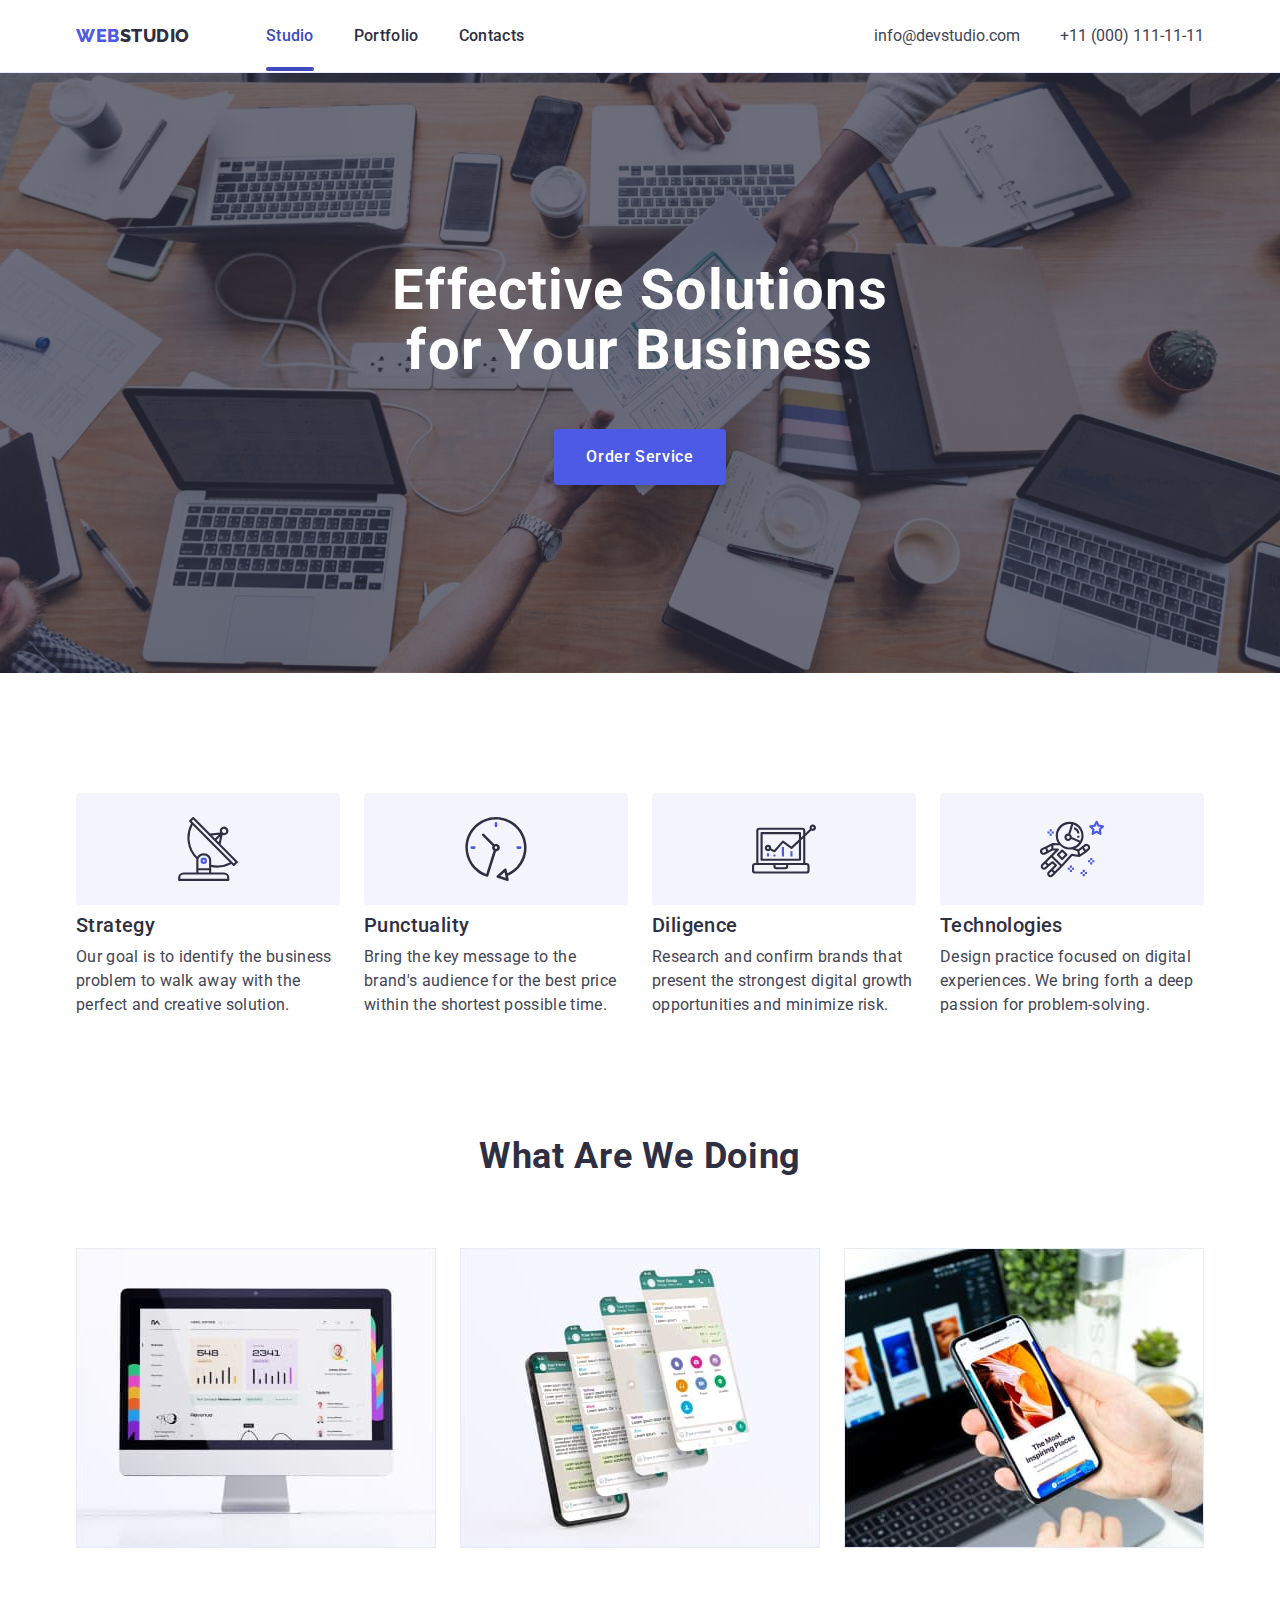
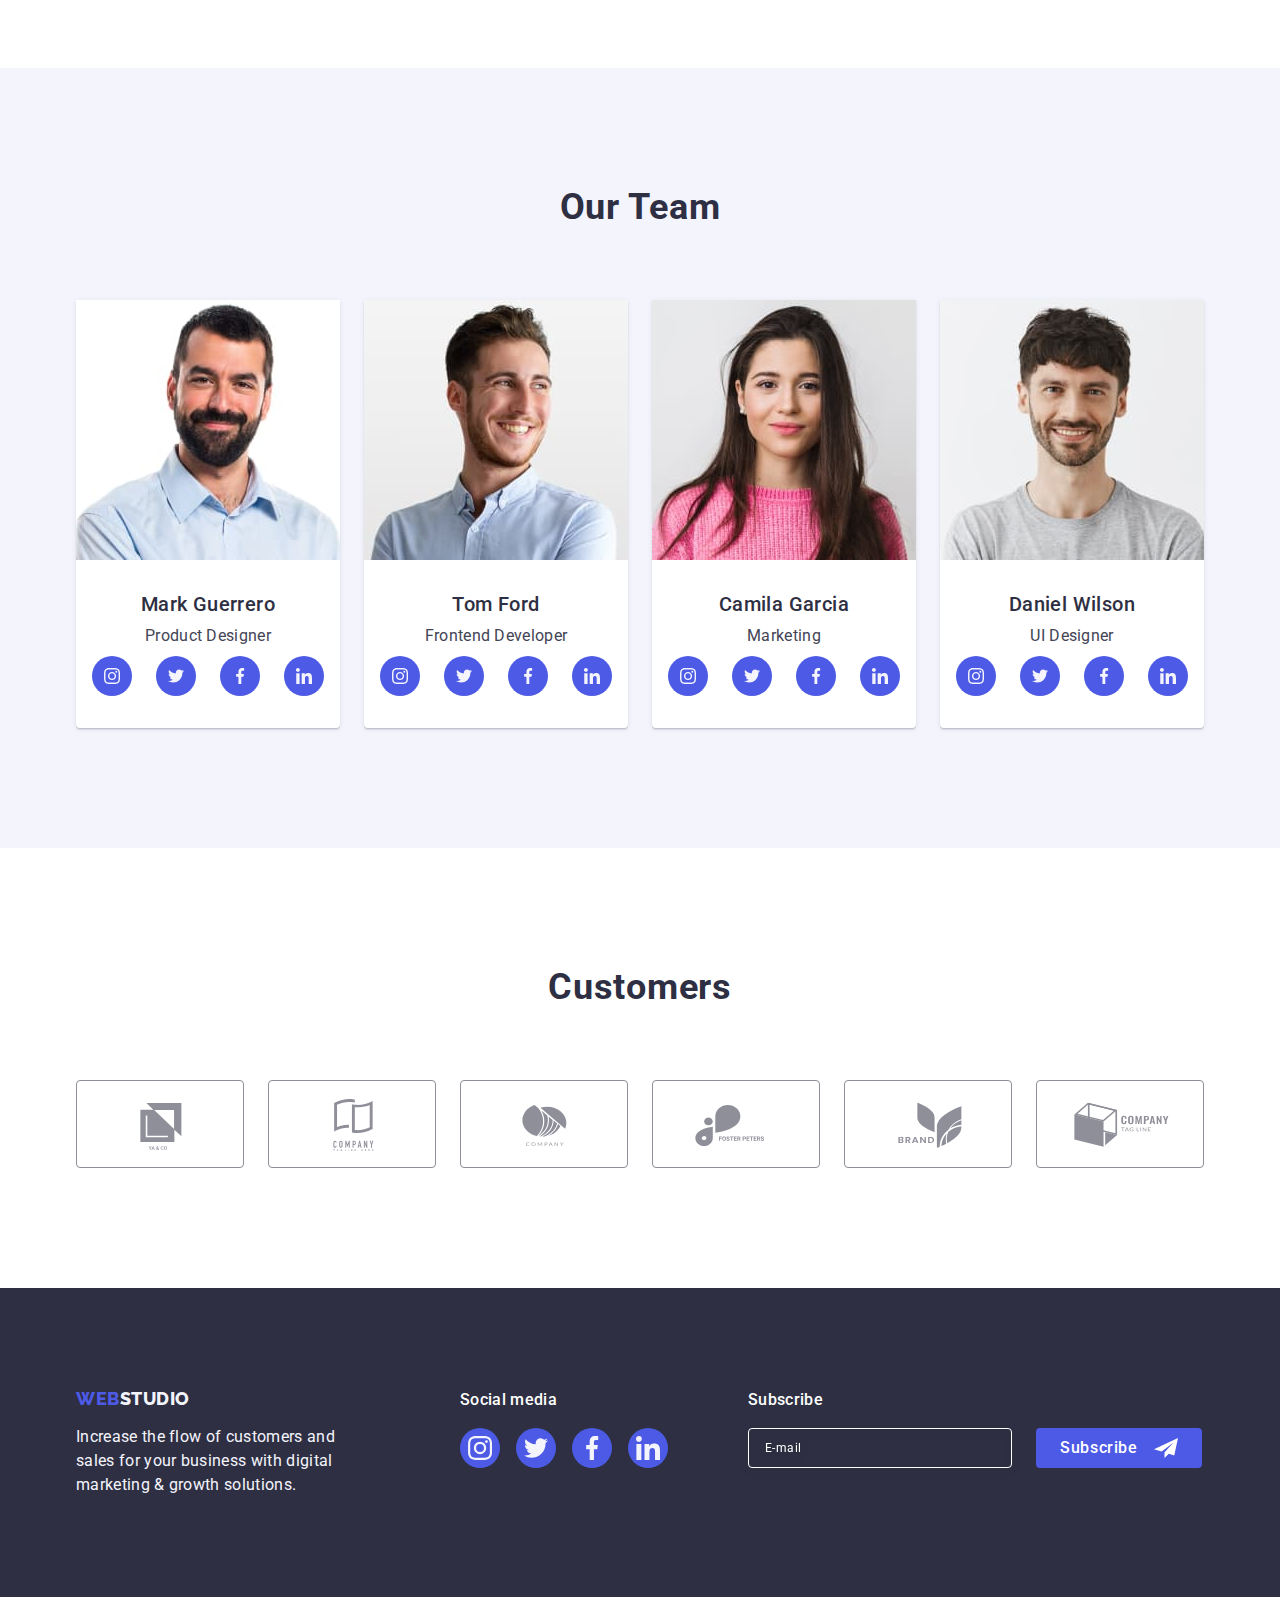
==== commit d5de6414: "Update html and css" ====
--- a/index.html
+++ b/index.html
@@ -448,7 +448,7 @@
       </section>
     </main>
     <!-- FOOTER -->
-    <!-- <footer class="footer">
+    <footer class="footer">
       <div class="footer-container container">
         <div class="footer-left">
           <a class="logo footer-link link" href="./index.html"
@@ -513,7 +513,7 @@
           </form>
         </div>
       </div>
-    </footer> -->
+    </footer>
     <!-- MODAL -->
     <!-- <div class="blackdrop is-hidden" data-modal>
       <div class="modal">
--- a/css/styles.css
+++ b/css/styles.css
@@ -440,298 +440,29 @@
   fill: currentColor;
 }
 
-/*---------SCREEN 428px---------*/
-
-@media screen and (min-width: 428px) {
-  .container {
-    width: 428px;
-    margin-left: auto;
-    margin-right: auto;
-  }
-
-  .section-customers .section-list {
-    justify-content: flex-start;
-  }
-
-  .company-link {
-    width: 190px;
-  }
-}
-
-@media screen and (max-width: 767px) {
-  .menu {
-    display: none;
-  }
-
-  .address {
-    display: none;
-  }
-}
-
-/*---------SCREEN 768px---------*/
-
-@media screen and (min-width: 768px) {
-  /* HEADER */
-
-  .container {
-    width: 768px;
-  }
-
-  .mobile-menu-open {
-    display: none;
-  }
-
-  .main-header {
-    padding-top: 0;
-    padding-bottom: 0;
-  }
-
-  .main-nav {
-    display: flex;
-    align-items: center;
-  }
-
-  .logo-top {
-    padding: 24px 0;
-    margin-right: 120px;
-  }
-
-  .menu {
-    display: flex;
-    align-items: center;
-    gap: 40px;
-  }
-
-  .menu-item:not(:last-child) {
-    margin-bottom: 0;
-  }
-
-  .menu-item:last-child {
-    margin-bottom: 0;
-  }
-
-  .menu-item {
-    padding: 24px 0;
-  }
-
-  .menu-link {
-    font-weight: 500;
-    font-size: 16px;
-    line-height: 1.5;
-    padding: 24px 0;
-  }
-
-  .current {
-    position: relative;
-  }
-
-  .current::after {
-    display: block;
-    content: "";
-    width: 100%;
-    height: 4px;
-    background-color: var(--accent-color);
-    border-radius: 2px;
-    position: absolute;
-    bottom: -7px;
-  }
-
-  .address {
-    font-style: normal;
-    padding-top: 16px;
-    padding-bottom: 16px;
-  }
-
-  .address-item {
-    display: flex;
-    flex-direction: column;
-    align-items: center;
-    gap: 12px;
-  }
-
-  .contact {
-    font-size: 12px;
-    line-height: 1.17;
-    color: var(--secondary-text-color);
-    transition: color 250ms cubic-bezier(0.4, 0, 0.2, 1);
-  }
-
-  .contact:hover,
-  .contact:focus {
-    color: var(--accent-color);
-  }
-
-  /* HERO */
-
-  .hero {
-    max-width: 768px;
-  }
-
-  .main-title {
-    font-size: 56px;
-    line-height: 1.07;
-    max-width: 496px;
-    margin-bottom: 36px;
-  }
-
-  /* SECTIONS */
-
-  .section-list {
-    column-gap: 24px;
-  }
-
-  .section-team .section-list {
-    row-gap: 64px;
-  }
-
-  .feature-item {
-    max-width: 356px;
-  }
-
-  .title {
-    text-align: start;
-  }
-
-  .team-title {
-    text-align: center;
-  }
-
-  .section-customers .section-list {
-    column-gap: 24px;
-    justify-content: center;
-  }
-
-  .company-link {
-    width: 168px;
-  }
-}
-
-/*---------SCREEN 1158px---------*/
-
-@media screen and (min-width: 1158px) {
-  /* HEADER */
-
-  .container {
-    width: 1158px;
-    padding: 0 15px;
-  }
-
-  .logo-top {
-    margin-right: 76px;
-  }
-
-  .current::after {
-    bottom: -2px;
-  }
-
-  .address {
-    font-style: normal;
-    padding-top: 0;
-    padding-bottom: 0;
-  }
-
-  .address-item {
-    display: flex;
-    flex-direction: row;
-    align-items: center;
-    gap: 40px;
-  }
-
-  .contact {
-    font-size: 16px;
-    line-height: 1.5;
-    color: var(--secondary-text-color);
-    padding-top: 24px;
-    padding-bottom: 24px;
-    transition: color 250ms cubic-bezier(0.4, 0, 0.2, 1);
-  }
-
-  .contact:hover,
-  .contact:focus {
-    color: var(--accent-color);
-  }
-
-  /* HERO */
-
-  .hero {
-    padding-top: 188px;
-    padding-bottom: 188px;
-    max-width: 1440px;
-  }
-
-  .main-title {
-    margin-bottom: 48px;
-  }
-
-  /* SECTIONS */
-
-  .section {
-    padding-top: 120px;
-    padding-bottom: 120px;
-  }
-
-  .section-list {
-    flex-wrap: nowrap;
-    row-gap: 0;
-  }
-
-  .feature-item {
-    width: calc((100% - 72px) / 4);
-  }
-
-  .feature-item-container {
-    display: flex;
-    justify-content: center;
-    align-items: center;
-    width: 264px;
-    height: 112px;
-    border-radius: 4px;
-    background-color: var(--fourth-text-color);
-    margin-bottom: 8px;
-  }
-
-  .title {
-    font-weight: 500;
-    font-size: 20px;
-    line-height: 1.2;
-  }
-
-  .description {
-    font-weight: 400;
-  }
-
-  .section-examples {
-    display: flex;
-  }
-
-  .section-examples {
-    padding-top: 0;
-  }
-
-
-
 /* FOOTER */
 
-/* .footer {
+.footer {
   background-color: var(--primary-text-color);
-  padding-top: 100px;
-  padding-bottom: 100px;
+  padding-top: 96px;
+  padding-bottom: 96px;
 }
 
 .footer-container {
   display: flex;
-  align-items: baseline;
+  flex-wrap: wrap;
+  justify-content: center;
+  align-items: center;
+  row-gap: 72px;
 }
 
 .logo-footer {
   color: var(--fourth-text-color);
-
-.footer-left {
-  margin-right: 120px;
 }
 
 .footer-link {
-  display: inline-block;
+  display: flex;
+  justify-content: center;
   margin-bottom: 16px;
 }
 
@@ -740,14 +471,12 @@
   line-height: 1.5;
   letter-spacing: 0.02em;
   color: var(--fourth-text-color);
-  width: 264px;
-}
-
-.footer-right {
-  margin-right: 80px;
+  max-width: 268px;
 }
 
 .footer-description-right {
+  display: flex;
+  justify-content: center;
   font-weight: 500;
   font-size: 16px;
   line-height: 1.5;
@@ -757,40 +486,20 @@
 }
 
 .social-contact {
-  display: flex;
   gap: 16px;
 }
 
-.social-contact-link {
-  display: flex;
-  justify-content: center;
-  align-items: center;
-  width: 40px;
-  height: 40px;
-  border-radius: 50%;
-  background-color: var(--brand-color);
-  transition: background-color 250ms cubic-bezier(0.4, 0, 0.2, 1);
-}
-
-.social-contact-link:hover,
-.social-contact-link:focus {
-  background-color: var(--icon-background);
-}
-
-.social-contact-icon {
-  fill: var(--fourth-text-color);
-}
-
 .subscribe-form {
   display: flex;
-  justify-content: center;
-  gap: 24px;
+  flex-wrap: wrap;
+  justify-content: center;
+  row-gap: 16px;
 }
 
 .subscribe-form-input {
   width: 100%;
   height: 40px;
-  min-width: 264px;
+  min-width: 290px;
   border: 1px solid var(--main-background);
   filter: drop-shadow(0px 4px 4px rgba(0, 0, 0, 0.15));
   border-radius: 4px;
@@ -817,8 +526,8 @@
 .subscribe-form-btn {
   display: flex;
   justify-content: center;
-  align-self: center;
-  min-width: 77px;
+  align-items: center;
+  min-width: 165px;
   padding: 8px 24px;
   border: none;
   font-family: inherit;
@@ -837,7 +546,563 @@
 .subscribe-form-btn:hover,
 .subscribe-form-btn:focus {
   background-color: var(--accent-color);
-} */
+}
+
+/*---------SCREEN 428px---------*/
+
+@media screen and (min-width: 428px) {
+  .container {
+    width: 428px;
+    margin-left: auto;
+    margin-right: auto;
+  }
+
+  .section-customers .section-list {
+    justify-content: flex-start;
+  }
+
+  .company-link {
+    width: 190px;
+  }
+
+  .subscribe-form-input {
+    min-width: 398px;
+  }
+}
+
+@media screen and (max-width: 767px) {
+  .menu {
+    display: none;
+  }
+
+  .address {
+    display: none;
+  }
+}
+
+/*---------SCREEN 768px---------*/
+
+@media screen and (min-width: 768px) {
+  /* HEADER */
+
+  .container {
+    width: 768px;
+  }
+
+  .mobile-menu-open {
+    display: none;
+  }
+
+  .main-header {
+    padding-top: 0;
+    padding-bottom: 0;
+  }
+
+  .main-nav {
+    display: flex;
+    align-items: center;
+  }
+
+  .logo-top {
+    padding: 24px 0;
+    margin-right: 120px;
+  }
+
+  .menu {
+    display: flex;
+    align-items: center;
+    gap: 40px;
+  }
+
+  .menu-item:not(:last-child) {
+    margin-bottom: 0;
+  }
+
+  .menu-item:last-child {
+    margin-bottom: 0;
+  }
+
+  .menu-item {
+    padding: 24px 0;
+  }
+
+  .menu-link {
+    font-weight: 500;
+    font-size: 16px;
+    line-height: 1.5;
+    padding: 24px 0;
+  }
+
+  .current {
+    position: relative;
+  }
+
+  .current::after {
+    display: block;
+    content: "";
+    width: 100%;
+    height: 4px;
+    background-color: var(--accent-color);
+    border-radius: 2px;
+    position: absolute;
+    bottom: -7px;
+  }
+
+  .address {
+    font-style: normal;
+    padding-top: 16px;
+    padding-bottom: 16px;
+  }
+
+  .address-item {
+    display: flex;
+    flex-direction: column;
+    align-items: center;
+    gap: 12px;
+  }
+
+  .contact {
+    font-size: 12px;
+    line-height: 1.17;
+    color: var(--secondary-text-color);
+    transition: color 250ms cubic-bezier(0.4, 0, 0.2, 1);
+  }
+
+  .contact:hover,
+  .contact:focus {
+    color: var(--accent-color);
+  }
+
+  /* HERO */
+
+  .hero {
+    max-width: 768px;
+  }
+
+  .main-title {
+    font-size: 56px;
+    line-height: 1.07;
+    max-width: 496px;
+    margin-bottom: 36px;
+  }
+
+  /* SECTIONS */
+
+  .section-list {
+    column-gap: 24px;
+  }
+
+  .section-team .section-list {
+    row-gap: 64px;
+  }
+
+  .feature-item {
+    max-width: 356px;
+  }
+
+  .title {
+    text-align: start;
+  }
+
+  .team-title {
+    text-align: center;
+  }
+
+  .section-customers .section-list {
+    column-gap: 24px;
+    justify-content: center;
+  }
+
+  .company-link {
+    width: 168px;
+  }
+
+  /* FOOTER */
+
+  .footer-container {
+    justify-content: space-between;
+    align-items: baseline;
+    padding-left: 108px;
+    padding-right: 164px;
+  }
+
+  .footer-link {
+    display: inline-block;
+  }
+
+  .footer-description-right {
+    justify-content: flex-start;
+  }
+
+  .subscribe-form {
+    gap: 24px;
+  }
+
+  .subscribe-form-input {
+    min-width: 264px;
+  }
+}
+
+/*---------SCREEN 1158px---------*/
+
+@media screen and (min-width: 1158px) {
+  /* HEADER */
+
+  .container {
+    width: 1158px;
+    padding: 0 15px;
+  }
+
+  .logo-top {
+    margin-right: 76px;
+  }
+
+  .current::after {
+    bottom: -2px;
+  }
+
+  .address {
+    font-style: normal;
+    padding-top: 0;
+    padding-bottom: 0;
+  }
+
+  .address-item {
+    display: flex;
+    flex-direction: row;
+    align-items: center;
+    gap: 40px;
+  }
+
+  .contact {
+    font-size: 16px;
+    line-height: 1.5;
+    color: var(--secondary-text-color);
+    padding-top: 24px;
+    padding-bottom: 24px;
+    transition: color 250ms cubic-bezier(0.4, 0, 0.2, 1);
+  }
+
+  .contact:hover,
+  .contact:focus {
+    color: var(--accent-color);
+  }
+
+  /* HERO */
+
+  .hero {
+    padding-top: 188px;
+    padding-bottom: 188px;
+    max-width: 1440px;
+  }
+
+  .main-title {
+    margin-bottom: 48px;
+  }
+
+  /* SECTIONS */
+
+  .section {
+    padding-top: 120px;
+    padding-bottom: 120px;
+  }
+
+  .section-list {
+    flex-wrap: nowrap;
+    row-gap: 0;
+  }
+
+  .feature-item-container {
+    display: flex;
+    justify-content: center;
+    align-items: center;
+    width: 264px;
+    height: 112px;
+    border-radius: 4px;
+    background-color: var(--fourth-text-color);
+    margin-bottom: 8px;
+  }
+
+  .title {
+    font-weight: 500;
+    font-size: 20px;
+    line-height: 1.2;
+  }
+
+  .description {
+    font-weight: 400;
+  }
+
+  .section-examples {
+    display: flex;
+  }
+
+  .section-examples {
+    padding-top: 0;
+  }
+
+  /* FOOTER */
+
+  .footer {
+    padding: 100px 0;
+  }
+
+  .footer-container {
+    justify-content: flex-start;
+    flex-wrap: nowrap;
+    row-gap: 0;
+  }
+
+  .footer-left {
+    margin-right: 120px;
+  }
+
+  .footer-description-left {
+    max-width: 264px;
+  }
+
+  .footer-right {
+    margin-right: 80px;
+  }
+}
+
+/* MODAL */
+
+/* .blackdrop {
+  position: fixed;
+  top: 0;
+  left: 0;
+  z-index: 100;
+  width: 100%;
+  height: 100%;
+  overflow-y: scroll;
+  background-color: rgba(46, 47, 66, 0.4);
+  transition: opacity 250ms cubic-bezier(0.4, 0, 0.2, 1),
+    visibility 250ms cubic-bezier(0.4, 0, 0.2, 1);
+}
+
+.blackdrop.is-hidden {
+  opacity: 0;
+  visibility: hidden;
+  pointer-events: none;
+}
+
+.modal {
+  position: absolute;
+  top: 50%;
+  left: 50%;
+  transform: translate(-50%, -50%);
+  width: 408px;
+  min-height: 576px;
+  background-color: var(--modal-background);
+  box-shadow: 0px 1px 1px rgba(0, 0, 0, 0.14), 0px 1px 3px rgba(0, 0, 0, 0.12),
+    0px 2px 1px rgba(0, 0, 0, 0.2);
+  border-radius: 4px;
+  transition: transform 250ms cubic-bezier(0.4, 0, 0.2, 1);
+  padding-top: 72px;
+  padding-left: 24px;
+  padding-right: 24px;
+  padding-bottom: 24px;
+}
+
+.modal-close-btn {
+  position: absolute;
+  top: 24px;
+  right: 24px;
+  display: flex;
+  justify-content: center;
+  align-items: center;
+  cursor: pointer;
+  width: 24px;
+  height: 24px;
+  background-color: var(--close-btn-background);
+  border: 1px solid rgba(0, 0, 0, 0.1);
+  border-radius: 50%;
+  padding: 0;
+  transition: background-color 250ms cubic-bezier(0.4, 0, 0.2, 1),
+    border 250ms cubic-bezier(0.4, 0, 0.2, 1);
+}
+
+.modal-close-btn:hover,
+.modal-close-btn:focus {
+  border: none;
+  background-color: var(--accent-color);
+}
+
+.modal-close-icon {
+  fill: var(--primary-text-color);
+  transition: fill 250ms cubic-bezier(0.4, 0, 0.2, 1);
+}
+
+.modal-close-btn:hover .modal-close-icon,
+.modal-close-btn:focus .modal-close-icon {
+  fill: var(--third-text-color);
+}
+
+.modal-form {
+  display: flex;
+  flex-direction: column;
+}
+
+.form-title {
+  font-weight: 500;
+  font-size: 16px;
+  line-height: 1.5;
+  text-align: center;
+  letter-spacing: 0.02em;
+  color: var(--primary-text-color);
+  margin-bottom: 16px;
+}
+
+.modal-form-field {
+  margin-bottom: 8px;
+}
+
+.modal-form-field-description {
+  display: block;
+  font-size: 12px;
+  line-height: 1.17;
+  letter-spacing: 0.04em;
+  color: var(--fifth-text-color);
+  margin-bottom: 8px;
+}
+
+.modal-form-input-wrapper {
+  display: block;
+  position: relative;
+}
+
+.form-icon {
+  position: absolute;
+  top: 50%;
+  left: 12px;
+  transform: translateY(-50%);
+  transition: fill 250ms cubic-bezier(0.4, 0, 0.2, 1);
+}
+
+.modal-form-input {
+  width: 100%;
+  height: 40px;
+  border: 1px solid rgba(46, 47, 66, 0.4);
+  border-radius: 4px;
+  padding-left: 38px;
+  font-size: 16px;
+  line-height: 1.5;
+  letter-spacing: 0.02em;
+  color: var(--primary-text-color);
+  transition: border-color 250ms cubic-bezier(0.4, 0, 0.2, 1);
+}
+
+.modal-form-input:focus {
+  outline: none;
+  border-color: var(--brand-color);
+}
+
+.modal-form-input:focus + .form-icon {
+  fill: var(--brand-color);
+}
+
+.modal-form-comment {
+  resize: none;
+  width: 100%;
+  height: 120px;
+  border: 1px solid rgba(46, 47, 66, 0.4);
+  border-radius: 4px;
+  padding: 8px 16px;
+  font-size: 12px;
+  line-height: 1.17;
+  letter-spacing: 0.04em;
+  color: var(--primary-text-color);
+  transition: border-color 250ms cubic-bezier(0.4, 0, 0.2, 1);
+}
+
+.field-comment {
+  margin-bottom: 16px;
+}
+
+.modal-form-comment:focus {
+  outline: none;
+  border-color: var(--brand-color);
+}
+
+.modal-form-comment::placeholder {
+  font-size: 12px;
+  line-height: 1.17;
+  letter-spacing: 0.04em;
+  color: rgba(46, 47, 66, 0.4);
+}
+
+.user-policy-wrapper {
+  display: flex;
+  margin-bottom: 24px;
+}
+
+.modal-form-check {
+  transition: outline 250ms cubic-bezier(0.4, 0, 0.2, 1);
+}
+
+.form-check-icon {
+  content: "";
+  display: flex;
+  justify-content: center;
+  align-items: center;
+  width: 16px;
+  height: 16px;
+  fill: transparent;
+  border: 1px solid rgba(46, 47, 66, 0.4);
+  border-radius: 2px;
+  cursor: pointer;
+  margin-right: 8px;
+  transition: outline 250ms cubic-bezier(0.4, 0, 0.2, 1);
+}
+
+.modal-form-check:checked + .form-check-icon {
+  fill: var(--fourth-text-color);
+  background-color: var(--accent-color);
+  border: 1px solid var(--accent-color);
+}
+
+.modal-form-check:focus + .form-check-icon {
+  outline: 1px solid var(--accent-color);
+}
+
+.modal-form-check-description {
+  font-size: 12px;
+  line-height: 1.17;
+  letter-spacing: 0.04em;
+  color: var(--fifth-text-color);
+}
+
+.privacy-policy {
+  font-size: 12px;
+  line-height: 1.33;
+  letter-spacing: 0.04em;
+  color: var(--brand-color);
+}
+
+.modal-form-submit {
+  align-self: center;
+  padding: 16px 32px;
+  border: none;
+  font-family: inherit;
+  cursor: pointer;
+  font-weight: 500;
+  font-size: 16px;
+  line-height: 1.5;
+  letter-spacing: 0.04em;
+  color: var(--third-text-color);
+  min-width: 169px;
+  background: var(--brand-color);
+  box-shadow: 0px 4px 4px rgba(0, 0, 0, 0.15);
+  border-radius: 4px;
+  transition: background-color 250ms cubic-bezier(0.4, 0, 0.2, 1);
+}
+
+.modal-form-submit:hover,
+.modal-form-submit:focus {
+  background-color: var(--accent-color);
+} 
+*/
 
 /* PORTFOLIO */
 
@@ -936,241 +1201,3 @@
   display: flex;
   align-items: flex-start;
 } */
-
-/* MODAL */
-
-/* .blackdrop {
-  position: fixed;
-  top: 0;
-  left: 0;
-  z-index: 100;
-  width: 100%;
-  height: 100%;
-  overflow-y: scroll;
-  background-color: rgba(46, 47, 66, 0.4);
-  transition: opacity 250ms cubic-bezier(0.4, 0, 0.2, 1),
-    visibility 250ms cubic-bezier(0.4, 0, 0.2, 1);
-}
-
-.blackdrop.is-hidden {
-  opacity: 0;
-  visibility: hidden;
-  pointer-events: none;
-}
-
-.modal {
-  position: absolute;
-  top: 50%;
-  left: 50%;
-  transform: translate(-50%, -50%);
-  width: 408px;
-  min-height: 576px;
-  background-color: var(--modal-background);
-  box-shadow: 0px 1px 1px rgba(0, 0, 0, 0.14), 0px 1px 3px rgba(0, 0, 0, 0.12),
-    0px 2px 1px rgba(0, 0, 0, 0.2);
-  border-radius: 4px;
-  transition: transform 250ms cubic-bezier(0.4, 0, 0.2, 1);
-  padding-top: 72px;
-  padding-left: 24px;
-  padding-right: 24px;
-  padding-bottom: 24px;
-}
-
-.modal-close-btn {
-  position: absolute;
-  top: 24px;
-  right: 24px;
-  display: flex;
-  justify-content: center;
-  align-items: center;
-  cursor: pointer;
-  width: 24px;
-  height: 24px;
-  background-color: var(--close-btn-background);
-  border: 1px solid rgba(0, 0, 0, 0.1);
-  border-radius: 50%;
-  padding: 0;
-  transition: background-color 250ms cubic-bezier(0.4, 0, 0.2, 1),
-    border 250ms cubic-bezier(0.4, 0, 0.2, 1);
-}
-
-.modal-close-btn:hover,
-.modal-close-btn:focus {
-  border: none;
-  background-color: var(--accent-color);
-}
-
-.modal-close-icon {
-  fill: var(--primary-text-color);
-  transition: fill 250ms cubic-bezier(0.4, 0, 0.2, 1);
-}
-
-.modal-close-btn:hover .modal-close-icon,
-.modal-close-btn:focus .modal-close-icon {
-  fill: var(--third-text-color);
-}
-
-.modal-form {
-  display: flex;
-  flex-direction: column;
-}
-
-.form-title {
-  font-weight: 500;
-  font-size: 16px;
-  line-height: 1.5;
-  text-align: center;
-  letter-spacing: 0.02em;
-  color: var(--primary-text-color);
-  margin-bottom: 16px;
-}
-
-.modal-form-field {
-  margin-bottom: 8px;
-}
-
-.modal-form-field-description {
-  display: block;
-  font-size: 12px;
-  line-height: 1.17;
-  letter-spacing: 0.04em;
-  color: var(--fifth-text-color);
-  margin-bottom: 8px;
-}
-
-.modal-form-input-wrapper {
-  display: block;
-  position: relative;
-}
-
-.form-icon {
-  position: absolute;
-  top: 50%;
-  left: 12px;
-  transform: translateY(-50%);
-  transition: fill 250ms cubic-bezier(0.4, 0, 0.2, 1);
-}
-
-.modal-form-input {
-  width: 100%;
-  height: 40px;
-  border: 1px solid rgba(46, 47, 66, 0.4);
-  border-radius: 4px;
-  padding-left: 38px;
-  font-size: 16px;
-  line-height: 1.5;
-  letter-spacing: 0.02em;
-  color: var(--primary-text-color);
-  transition: border-color 250ms cubic-bezier(0.4, 0, 0.2, 1);
-}
-
-.modal-form-input:focus {
-  outline: none;
-  border-color: var(--brand-color);
-}
-
-.modal-form-input:focus + .form-icon {
-  fill: var(--brand-color);
-}
-
-.modal-form-comment {
-  resize: none;
-  width: 100%;
-  height: 120px;
-  border: 1px solid rgba(46, 47, 66, 0.4);
-  border-radius: 4px;
-  padding: 8px 16px;
-  font-size: 12px;
-  line-height: 1.17;
-  letter-spacing: 0.04em;
-  color: var(--primary-text-color);
-  transition: border-color 250ms cubic-bezier(0.4, 0, 0.2, 1);
-}
-
-.field-comment {
-  margin-bottom: 16px;
-}
-
-.modal-form-comment:focus {
-  outline: none;
-  border-color: var(--brand-color);
-}
-
-.modal-form-comment::placeholder {
-  font-size: 12px;
-  line-height: 1.17;
-  letter-spacing: 0.04em;
-  color: rgba(46, 47, 66, 0.4);
-}
-
-.user-policy-wrapper {
-  display: flex;
-  margin-bottom: 24px;
-}
-
-.modal-form-check {
-  transition: outline 250ms cubic-bezier(0.4, 0, 0.2, 1);
-}
-
-.form-check-icon {
-  content: "";
-  display: flex;
-  justify-content: center;
-  align-items: center;
-  width: 16px;
-  height: 16px;
-  fill: transparent;
-  border: 1px solid rgba(46, 47, 66, 0.4);
-  border-radius: 2px;
-  cursor: pointer;
-  margin-right: 8px;
-  transition: outline 250ms cubic-bezier(0.4, 0, 0.2, 1);
-}
-
-.modal-form-check:checked + .form-check-icon {
-  fill: var(--fourth-text-color);
-  background-color: var(--accent-color);
-  border: 1px solid var(--accent-color);
-}
-
-.modal-form-check:focus + .form-check-icon {
-  outline: 1px solid var(--accent-color);
-}
-
-.modal-form-check-description {
-  font-size: 12px;
-  line-height: 1.17;
-  letter-spacing: 0.04em;
-  color: var(--fifth-text-color);
-}
-
-.privacy-policy {
-  font-size: 12px;
-  line-height: 1.33;
-  letter-spacing: 0.04em;
-  color: var(--brand-color);
-}
-
-.modal-form-submit {
-  align-self: center;
-  padding: 16px 32px;
-  border: none;
-  font-family: inherit;
-  cursor: pointer;
-  font-weight: 500;
-  font-size: 16px;
-  line-height: 1.5;
-  letter-spacing: 0.04em;
-  color: var(--third-text-color);
-  min-width: 169px;
-  background: var(--brand-color);
-  box-shadow: 0px 4px 4px rgba(0, 0, 0, 0.15);
-  border-radius: 4px;
-  transition: background-color 250ms cubic-bezier(0.4, 0, 0.2, 1);
-}
-
-.modal-form-submit:hover,
-.modal-form-submit:focus {
-  background-color: var(--accent-color);
-} 
-*/